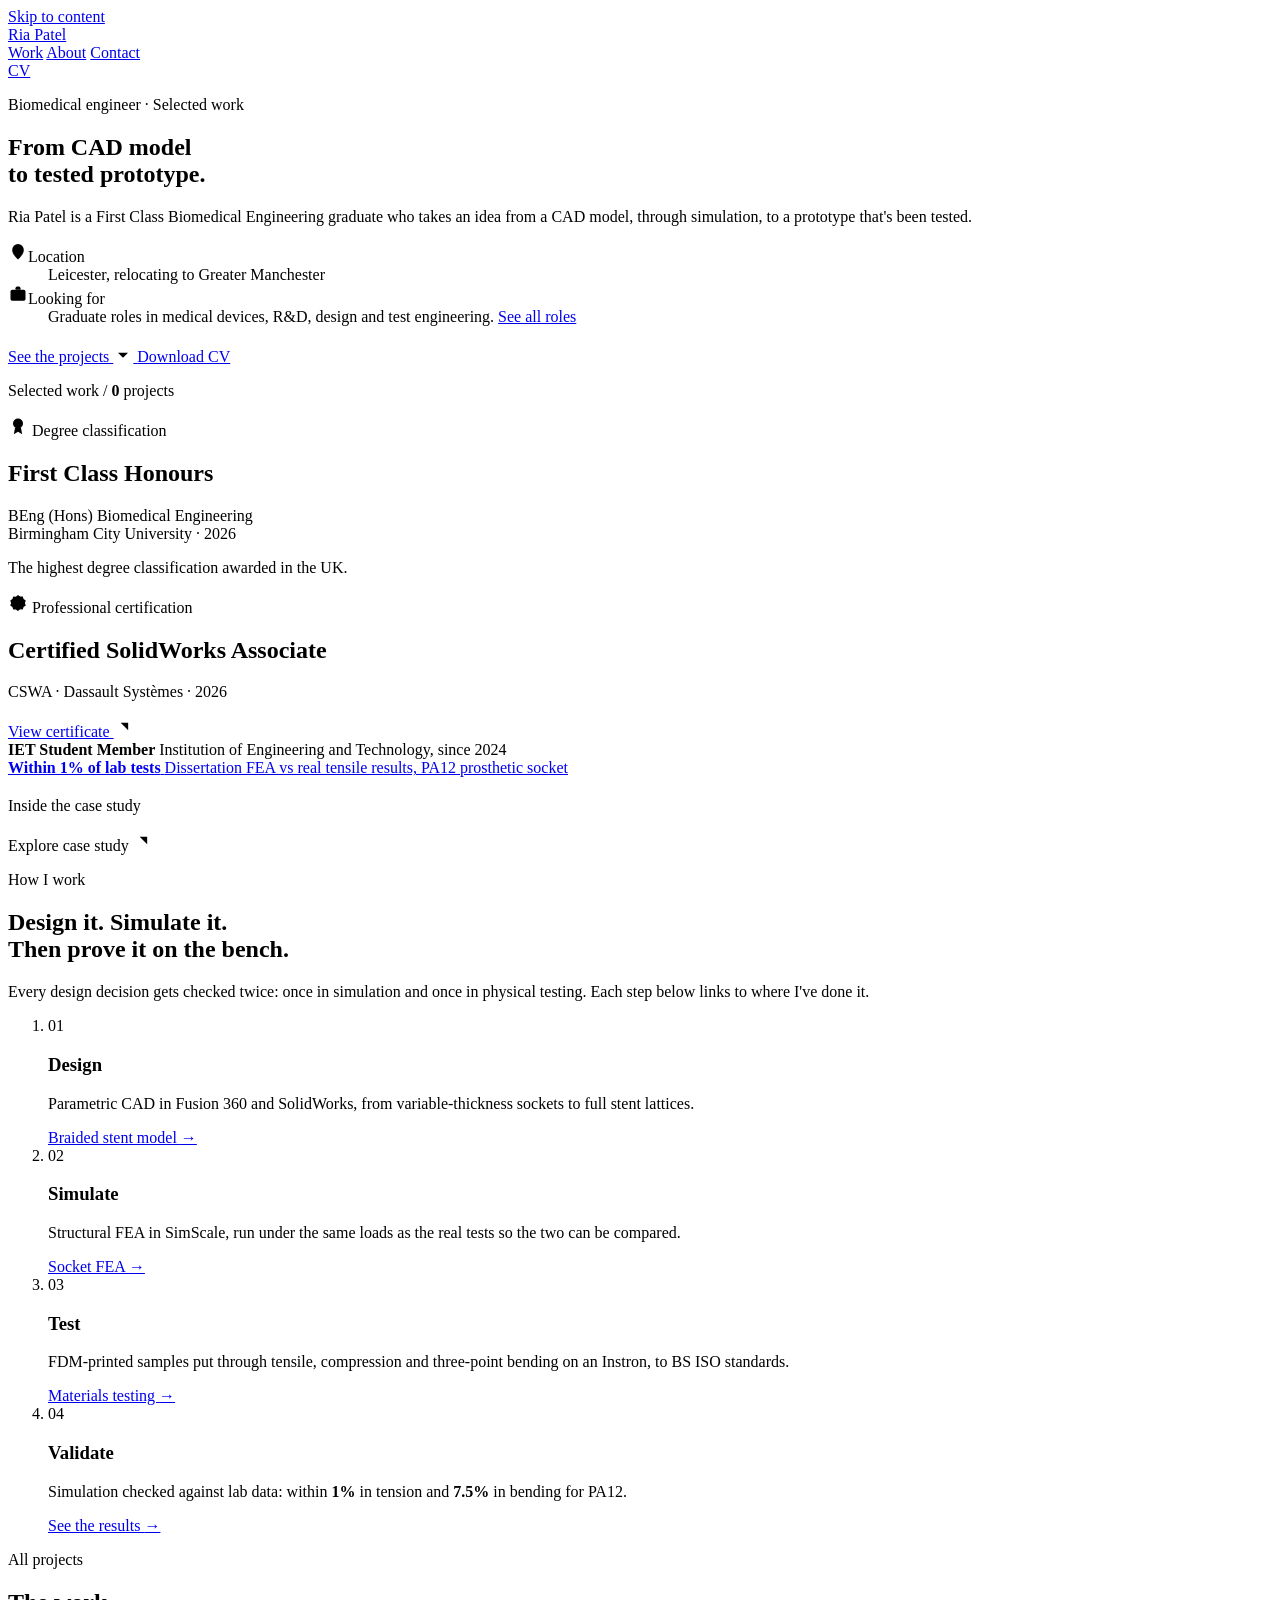
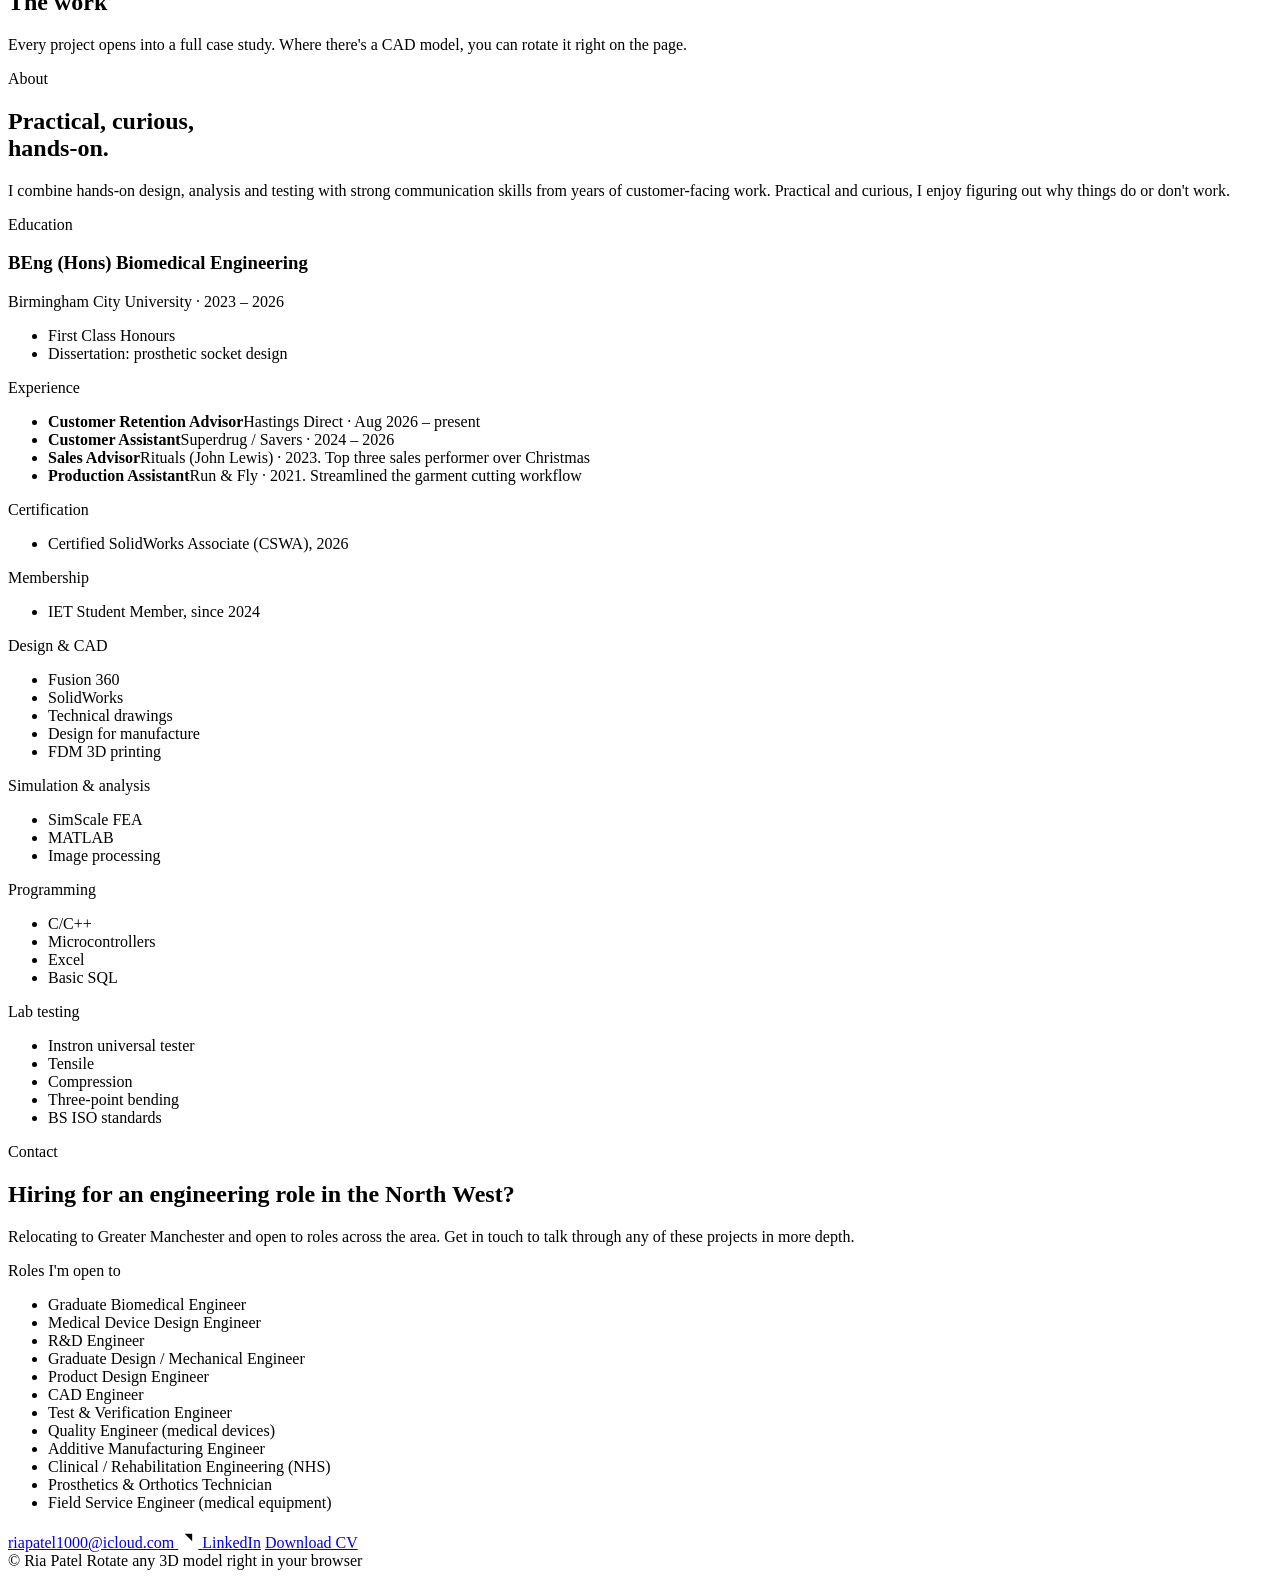
==== index.html @ 98ab8758 "Point share previews at the new GitHub Pages address Co-Authored-By: Claude Opus 5.5 <noreply@anthro" ====
<!doctype html>
<html lang="en-GB">
<head>
  <meta charset="utf-8">
  <meta name="viewport" content="width=device-width, initial-scale=1">
  <title>Ria Patel | Biomedical Engineer</title>
  <meta name="description" content="Portfolio of Ria Patel, First Class BEng Biomedical Engineering graduate (Birmingham City University). Prosthetic socket design, FEA, 3D printing and mechanical testing.">
  <!-- Share previews (LinkedIn, WhatsApp, etc.). og:image must be a full URL; update it if the site moves to its own domain. -->
  <meta property="og:type" content="website">
  <meta property="og:title" content="Ria Patel | Biomedical Engineer">
  <meta property="og:description" content="First Class BEng Biomedical Engineering graduate. Prosthetic socket design, FEA, 3D printing and mechanical testing, with interactive 3D models.">
  <meta property="og:image" content="https://riapatel100.github.io/ria-patel-portfolio/images/og-image.png">
  <meta property="og:url" content="https://riapatel100.github.io/ria-patel-portfolio/">
  <meta property="og:image:width" content="1200">
  <meta property="og:image:height" content="630">
  <meta name="twitter:card" content="summary_large_image">
  <meta name="theme-color" content="#fafafa">
  <script type="application/ld+json">
  {
    "@context": "https://schema.org",
    "@type": "Person",
    "name": "Ria Patel",
    "jobTitle": "Biomedical Engineer",
    "email": "mailto:riapatel1000@icloud.com",
    "alumniOf": { "@type": "CollegeOrUniversity", "name": "Birmingham City University" },
    "knowsAbout": ["Biomedical engineering", "Prosthetics", "Finite element analysis", "SolidWorks", "Fusion 360", "3D printing", "Mechanical testing"],
    "sameAs": ["https://www.linkedin.com/in/riap07"]
  }
  </script>
  <link rel="preconnect" href="https://fonts.googleapis.com">
  <link rel="preconnect" href="https://fonts.gstatic.com" crossorigin>
  <link href="https://fonts.googleapis.com/css2?family=Figtree:ital,wght@0,400;0,500;0,600;0,700;1,500&family=Geist+Mono:wght@400;500&display=swap" rel="stylesheet">
  <link rel="icon" href="data:image/svg+xml,%3Csvg xmlns=%27http://www.w3.org/2000/svg%27 viewBox=%270 0 64 64%27%3E%3Crect width=%2764%27 height=%2764%27 rx=%2716%27 fill=%27%2318181b%27/%3E%3Ctext x=%2732%27 y=%2742%27 font-family=%27Arial%27 font-weight=%27700%27 font-size=%2726%27 fill=%27white%27 text-anchor=%27middle%27%3ERP%3C/text%3E%3C/svg%3E">
  <link rel="stylesheet" href="styles.css?v=20261109">
</head>
<body>
  <a class="skip" href="#main">Skip to content</a>

  <header class="nav">
    <div class="nav__pill">
      <a class="nav__brand" href="#top">Ria Patel</a>
      <nav class="nav__links" aria-label="Sections">
        <a href="#work">Work</a>
        <a href="#about">About</a>
        <a href="#contact">Contact</a>
      </nav>
      <a class="btn btn--dark btn--sm" href="cv.pdf" download>CV</a>
    </div>
  </header>

  <main id="main">
    <!-- HERO -->
    <section class="hero wrap" id="top">
      <div class="hero__top">
        <div>
          <p class="label"><span class="label__rule"></span>Biomedical engineer · Selected work</p>
          <h1 class="hero__title">From CAD model<br><span class="hero__soft">to tested prototype.</span></h1>
        </div>
        <div class="hero__aside">
          <p>Ria Patel is a First Class Biomedical Engineering graduate who takes an idea from a CAD model, through simulation, to a prototype that's been tested.</p>
          <dl class="hero__meta">
            <div>
              <dt><svg width="20" height="20" viewBox="0 0 24 24" aria-hidden="true"><path d="M12 21s-7-6.2-7-11.5a7 7 0 0 1 14 0C19 14.8 12 21 12 21Z"/><circle cx="12" cy="9.5" r="2.5"/></svg>Location</dt>
              <dd>Leicester, relocating to Greater Manchester</dd>
            </div>
            <div>
              <dt><svg width="20" height="20" viewBox="0 0 24 24" aria-hidden="true"><rect x="3" y="7" width="18" height="13" rx="2"/><path d="M9 7V5a2 2 0 0 1 2-2h2a2 2 0 0 1 2 2v2"/></svg>Looking for</dt>
              <dd>Graduate roles in medical devices, R&amp;D, design and test engineering. <a href="#roles">See all roles</a></dd>
            </div>
          </dl>
          <div class="hero__actions">
            <a class="btn btn--dark" href="#work">
              See the projects
              <svg width="20" height="20" viewBox="0 0 24 24" aria-hidden="true"><path d="M12 5v14M6 13l6 6 6-6"/></svg>
            </a>
            <a class="btn btn--outline" href="cv.pdf" download>Download CV</a>
          </div>
          <p class="hero__count">Selected work <span>/</span> <b data-count>0</b> projects</p>
        </div>
      </div>

      <!-- CREDENTIALS -->
      <section class="creds" aria-label="Qualifications">
        <article class="cred cred--degree">
          <div class="cred__top">
            <span class="cred__icon" aria-hidden="true">
              <svg width="20" height="20" viewBox="0 0 24 24"><circle cx="12" cy="9" r="6"/><path d="M8.5 13.8 7 22l5-3 5 3-1.5-8.2"/><path d="m9.6 9 1.6 1.6L14.6 7.4"/></svg>
            </span>
            <span class="cred__kicker">Degree classification</span>
          </div>
          <h2 class="cred__title">First Class <span>Honours</span></h2>
          <p class="cred__sub">BEng (Hons) Biomedical Engineering<br>Birmingham City University · 2026</p>
          <p class="cred__note">The highest degree classification awarded in the UK.</p>
        </article>

        <article class="cred cred--cert">
          <div class="cred__top">
            <span class="cred__icon" aria-hidden="true">
              <svg width="20" height="20" viewBox="0 0 24 24"><path d="M12 2.5 14.6 4.3l3.1-.2 1 3 2.6 1.8-1 3 1 3-2.6 1.8-1 3-3.1-.2L12 21.5l-2.6-1.8-3.1.2-1-3L2.7 15.1l1-3-1-3 2.6-1.8 1-3 3.1.2Z"/><path d="m8.5 12 2.4 2.4 4.6-4.8"/></svg>
            </span>
            <span class="cred__kicker">Professional certification</span>
          </div>
          <h2 class="cred__title">Certified SolidWorks Associate</h2>
          <p class="cred__sub">CSWA · Dassault Systèmes · 2026</p>
          <a class="cred__link" href="https://drive.google.com/file/d/1TvakxJ9kmY4eQ8DnAXnfN08E9pkClGsp/view?usp=drive_link" target="_blank" rel="noopener">
            View certificate
            <svg width="20" height="20" viewBox="0 0 24 24" aria-hidden="true"><path d="M7 17 17 7M8 7h9v9"/></svg>
          </a>
        </article>

        <div class="cred-side">
          <div class="cred-mini">
            <b>IET Student Member</b>
            <span>Institution of Engineering and Technology, since 2024</span>
          </div>
          <a class="cred-mini cred-mini--link" href="project.html#3d-printed-prosthetic-socket">
            <b>Within 1% of lab tests</b>
            <span>Dissertation FEA vs real tensile results, PA12 prosthetic socket</span>
          </a>
        </div>
      </section>

      <!-- Project switcher, built from projects.js -->
      <div class="tabs" role="tablist" aria-label="Featured projects" data-tabs></div>

      <article class="feature" data-feature>
        <a class="feature__visual" data-f-link>
          <div class="feature__frame">
            <div class="feature__bar">
              <span data-f-name></span>
              <span data-f-index></span>
            </div>
            <div class="feature__media" data-f-media></div>
            <div class="feature__foot">
              <span data-f-tool></span>
              <span data-f-year></span>
            </div>
          </div>
        </a>
        <div class="feature__info">
          <p class="label" data-f-field></p>
          <h2 class="feature__title" data-f-title></h2>
          <p class="feature__summary" data-f-summary></p>
          <ul class="pills" data-f-tags></ul>
          <div class="feature__note">
            <p class="label">Inside the case study</p>
            <p data-f-note></p>
          </div>
          <a class="btn btn--dark" data-f-cta>
            Explore case study
            <svg width="20" height="20" viewBox="0 0 24 24" aria-hidden="true"><path d="M7 17 17 7M8 7h9v9"/></svg>
          </a>
        </div>
      </article>
    </section>



    <!-- PROCESS -->
    <section class="section wrap" id="process">
      <div class="section__head">
        <div>
          <p class="label"><span class="label__rule"></span>How I work</p>
          <h2 class="section__title">Design it. Simulate it.<br><span class="hero__soft">Then prove it on the bench.</span></h2>
        </div>
        <p class="section__aside">Every design decision gets checked twice: once in simulation and once in physical testing. Each step below links to where I've done it.</p>
      </div>
      <ol class="process">
        <li class="step">
          <span class="step__num">01</span>
          <h3>Design</h3>
          <p>Parametric CAD in Fusion 360 and SolidWorks, from variable-thickness sockets to full stent lattices.</p>
          <a class="step__proof" href="project.html#braided-stent">Braided stent model <span aria-hidden="true">→</span></a>
        </li>
        <li class="step">
          <span class="step__num">02</span>
          <h3>Simulate</h3>
          <p>Structural FEA in SimScale, run under the same loads as the real tests so the two can be compared.</p>
          <a class="step__proof" href="project.html#3d-printed-prosthetic-socket">Socket FEA <span aria-hidden="true">→</span></a>
        </li>
        <li class="step">
          <span class="step__num">03</span>
          <h3>Test</h3>
          <p>FDM-printed samples put through tensile, compression and three-point bending on an Instron, to BS ISO standards.</p>
          <a class="step__proof" href="project.html#3d-printed-prosthetic-socket">Materials testing <span aria-hidden="true">→</span></a>
        </li>
        <li class="step step--accent">
          <span class="step__num">04</span>
          <h3>Validate</h3>
          <p>Simulation checked against lab data: within <b>1%</b> in tension and <b>7.5%</b> in bending for PA12.</p>
          <a class="step__proof" href="project.html#3d-printed-prosthetic-socket">See the results <span aria-hidden="true">→</span></a>
        </li>
      </ol>
    </section>

    <!-- WORK -->
    <section class="section wrap" id="work">
      <div class="section__head">
        <div>
          <p class="label"><span class="label__rule"></span>All projects</p>
          <h2 class="section__title">The work</h2>
        </div>
        <p class="section__aside">Every project opens into a full case study. Where there's a CAD model, you can rotate it right on the page.</p>
      </div>
      <div class="grid" data-cards></div>
    </section>

    <!-- ABOUT -->
    <section class="section wrap" id="about">
      <div class="section__head">
        <div>
          <p class="label"><span class="label__rule"></span>About</p>
          <h2 class="section__title">Practical, curious,<br><span class="hero__soft">hands-on.</span></h2>
        </div>
        <p class="section__aside">I combine hands-on design, analysis and testing with strong communication skills from years of customer-facing work. Practical and curious, I enjoy figuring out why things do or don't work.</p>
      </div>

      <div class="bento">
        <div class="tile tile--wide">
          <p class="label">Education</p>
          <h3>BEng (Hons) Biomedical Engineering</h3>
          <p>Birmingham City University · 2023 – 2026</p>
          <ul class="pills"><li class="pill pill--accent">First Class Honours</li><li class="pill">Dissertation: prosthetic socket design</li></ul>
        </div>
        <div class="tile tile--tall">
          <p class="label">Experience</p>
          <ul class="jobs">
            <li><b>Customer Retention Advisor</b><span>Hastings Direct · Aug 2026 – present</span></li>
            <li><b>Customer Assistant</b><span>Superdrug / Savers · 2024 – 2026</span></li>
            <li><b>Sales Advisor</b><span>Rituals (John Lewis) · 2023. Top three sales performer over Christmas</span></li>
            <li><b>Production Assistant</b><span>Run &amp; Fly · 2021. Streamlined the garment cutting workflow</span></li>
          </ul>
        </div>
        <div class="tile">
          <p class="label">Certification</p>
          <ul class="pills"><li class="pill pill--accent">Certified SolidWorks Associate (CSWA), 2026</li></ul>
          <p class="label tile__sub">Membership</p>
          <ul class="pills"><li class="pill">IET Student Member, since 2024</li></ul>
        </div>
        <div class="tile">
          <p class="label">Design &amp; CAD</p>
          <ul class="pills"><li class="pill">Fusion 360</li><li class="pill">SolidWorks</li><li class="pill">Technical drawings</li><li class="pill">Design for manufacture</li><li class="pill">FDM 3D printing</li></ul>
        </div>
        <div class="tile">
          <p class="label">Simulation &amp; analysis</p>
          <ul class="pills"><li class="pill">SimScale FEA</li><li class="pill">MATLAB</li><li class="pill">Image processing</li></ul>
        </div>
        <div class="tile">
          <p class="label">Programming</p>
          <ul class="pills"><li class="pill">C/C++</li><li class="pill">Microcontrollers</li><li class="pill">Excel</li><li class="pill">Basic SQL</li></ul>
        </div>
        <div class="tile">
          <p class="label">Lab testing</p>
          <ul class="pills"><li class="pill">Instron universal tester</li><li class="pill">Tensile</li><li class="pill">Compression</li><li class="pill">Three-point bending</li><li class="pill">BS ISO standards</li></ul>
        </div>
      </div>
    </section>

    <!-- CONTACT -->
    <section class="wrap" id="contact">
      <div class="cta-panel">
        <div>
          <p class="label label--light">Contact</p>
          <h2 class="cta-panel__title">Hiring for an engineering role in the North West?</h2>
          <p class="cta-panel__text">Relocating to Greater Manchester and open to roles across the area. Get in touch to talk through any of these projects in more depth.</p>
          <div class="roles" id="roles">
            <p class="label label--light">Roles I'm open to</p>
            <ul>
              <li>Graduate Biomedical Engineer</li>
              <li>Medical Device Design Engineer</li>
              <li>R&amp;D Engineer</li>
              <li>Graduate Design / Mechanical Engineer</li>
              <li>Product Design Engineer</li>
              <li>CAD Engineer</li>
              <li>Test &amp; Verification Engineer</li>
              <li>Quality Engineer (medical devices)</li>
              <li>Additive Manufacturing Engineer</li>
              <li>Clinical / Rehabilitation Engineering (NHS)</li>
              <li>Prosthetics &amp; Orthotics Technician</li>
              <li>Field Service Engineer (medical equipment)</li>
            </ul>
          </div>
        </div>
        <div class="cta-panel__actions">
          <a class="btn btn--light" href="mailto:riapatel1000@icloud.com">
            riapatel1000@icloud.com
            <svg width="20" height="20" viewBox="0 0 24 24" aria-hidden="true"><path d="M7 17 17 7M8 7h9v9"/></svg>
          </a>
          <a class="btn btn--ghost-light" href="https://www.linkedin.com/in/riap07" target="_blank" rel="noopener">LinkedIn</a>
          <a class="btn btn--ghost-light" href="cv.pdf" download>Download CV</a>
        </div>
      </div>
    </section>
  </main>

  <footer class="foot wrap">
    <span>© <span data-year></span> Ria Patel</span>
    <span>Rotate any 3D model right in your browser</span>
  </footer>

  <script src="projects.js?v=20261109"></script>
  <script src="script.js?v=20261109"></script>
</body>
</html>
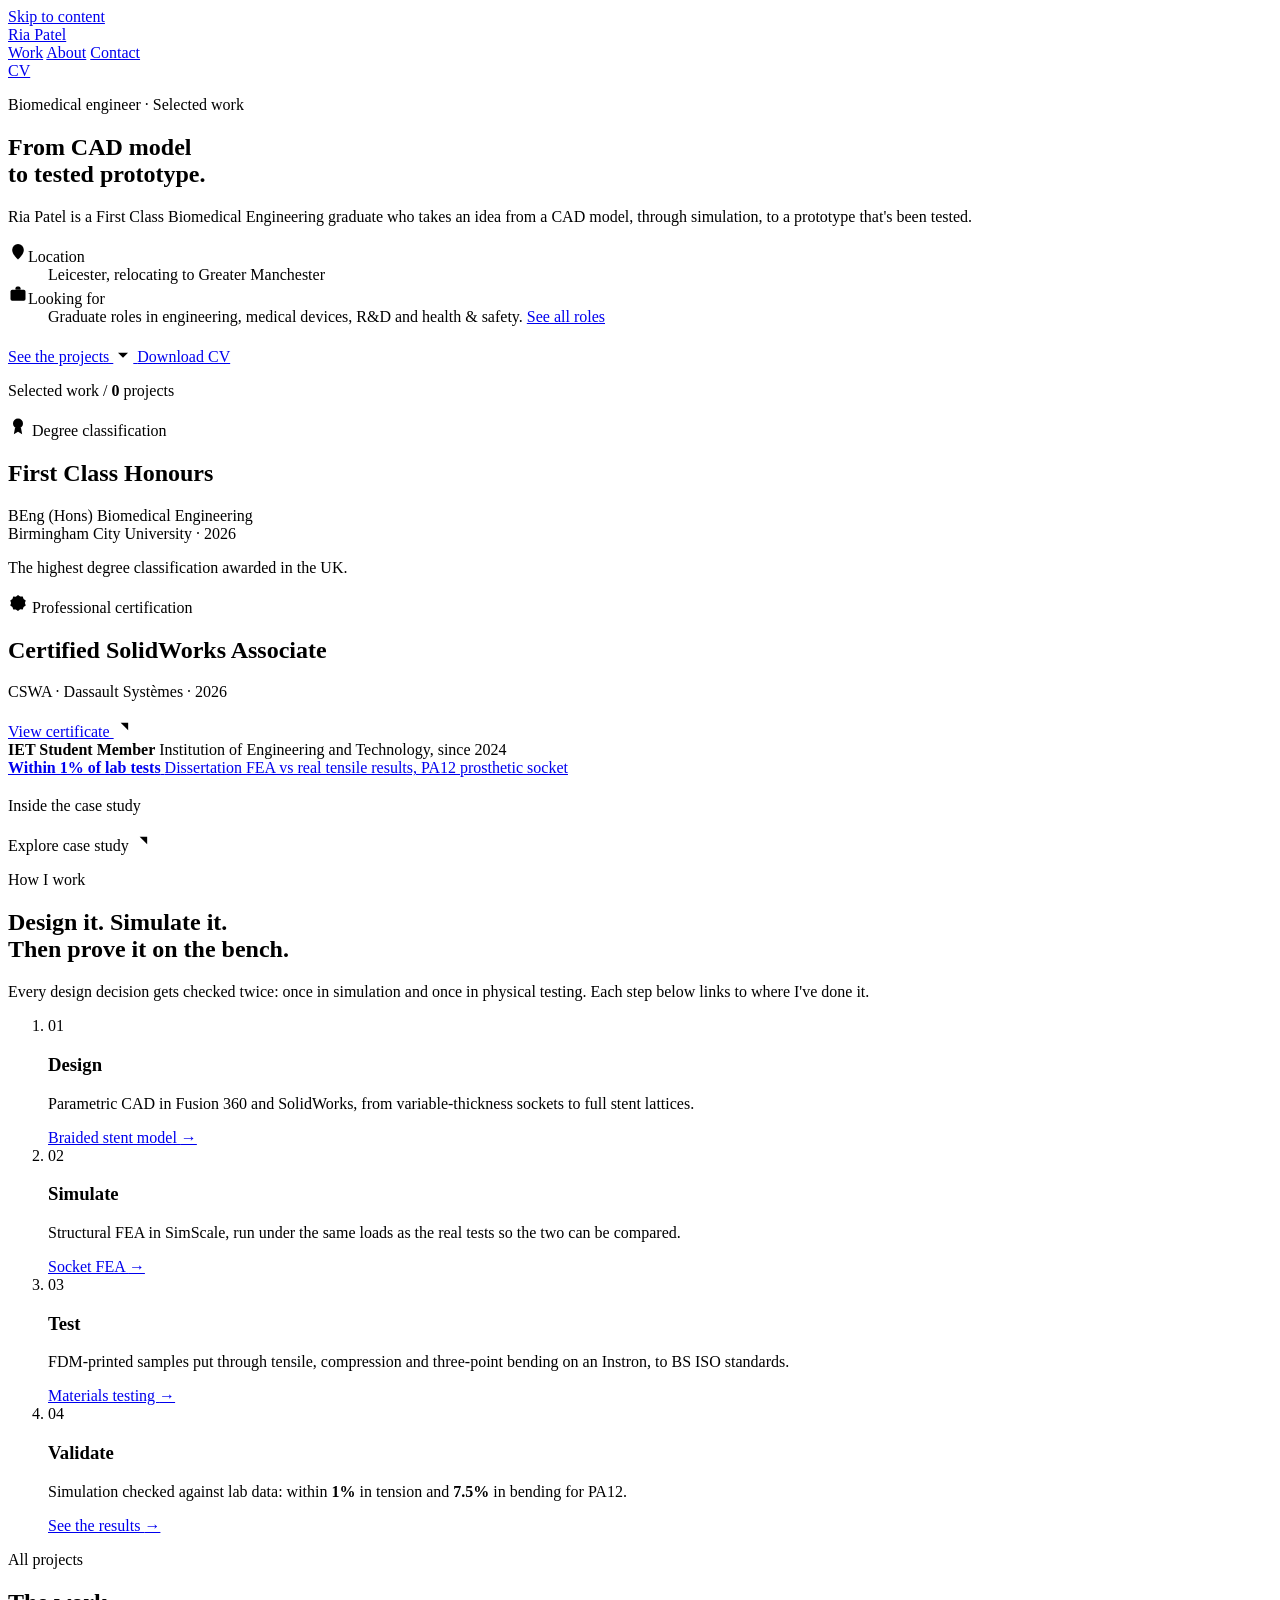
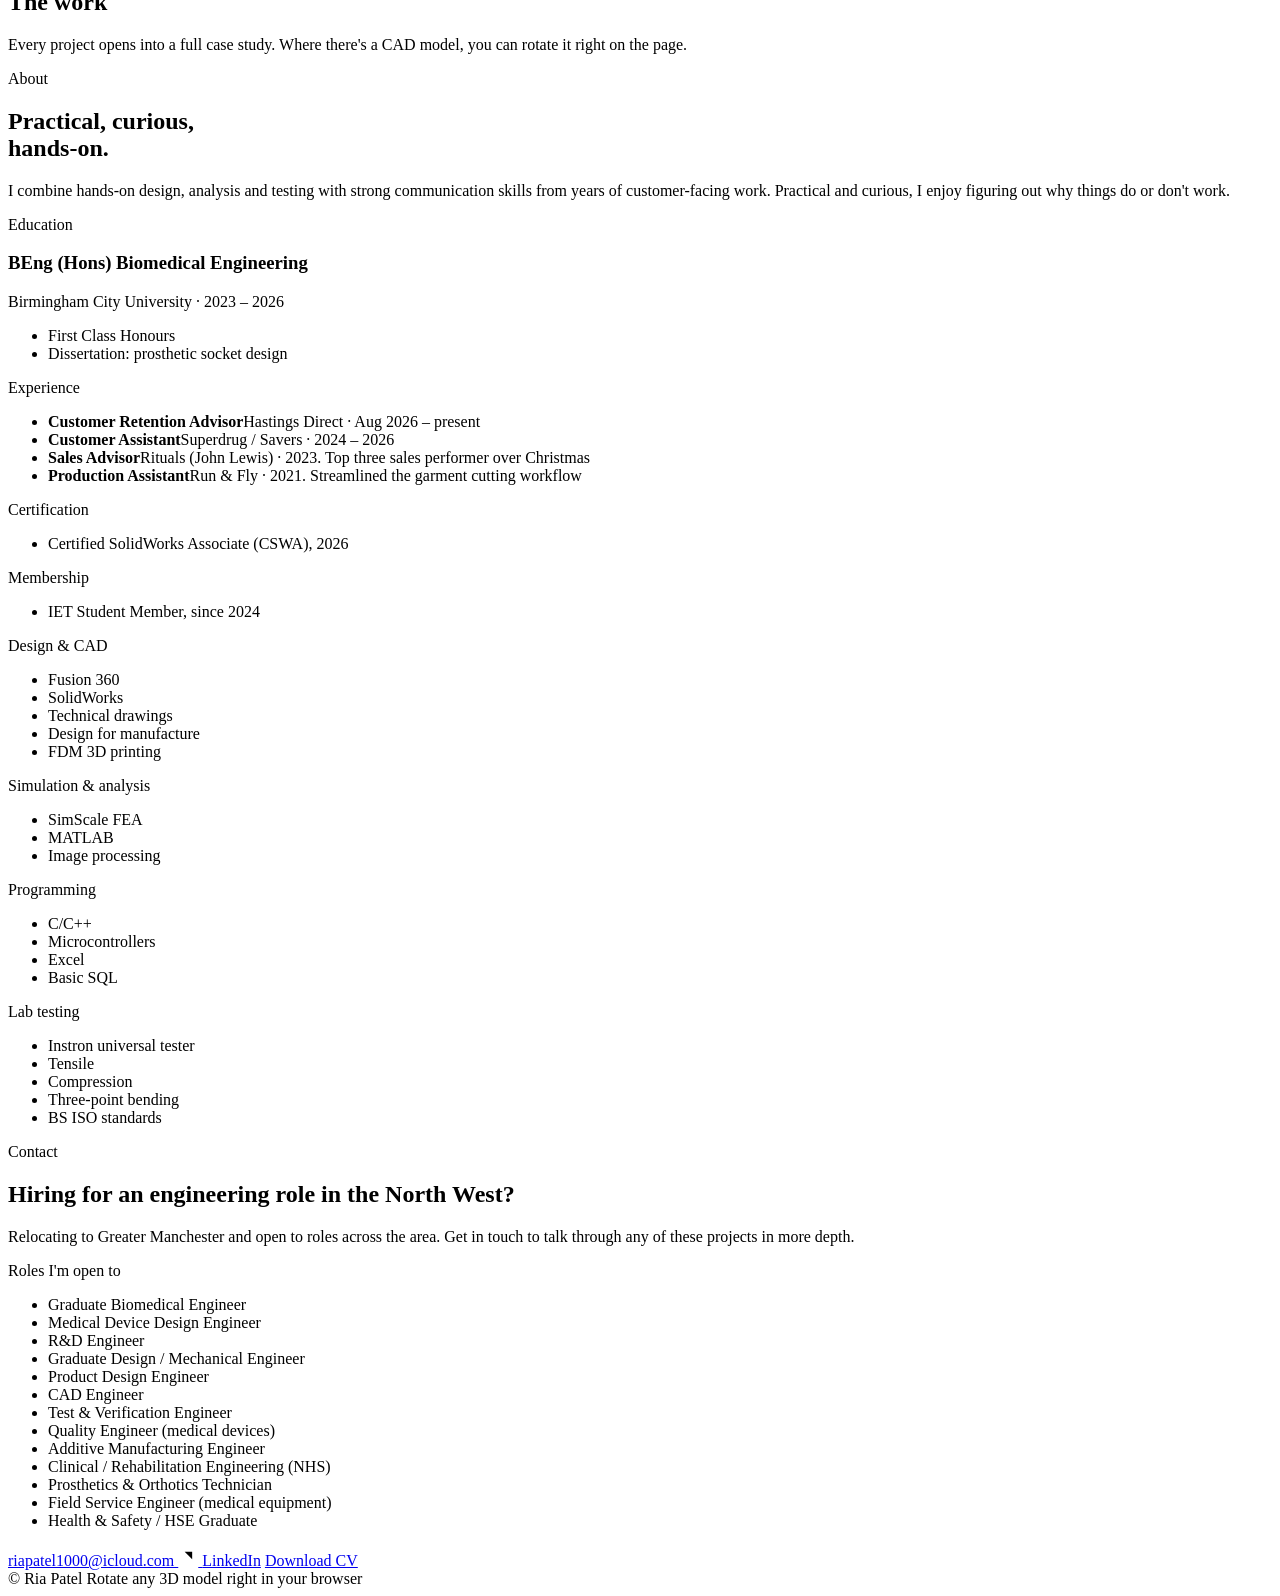
==== commit c6d49563: "Add health and safety to target roles Co-Authored-By: Claude Opus 5.5 <noreply@anthropic.com>" ====
--- a/index.html
+++ b/index.html
@@ -65,7 +65,7 @@
             </div>
             <div>
               <dt><svg width="20" height="20" viewBox="0 0 24 24" aria-hidden="true"><rect x="3" y="7" width="18" height="13" rx="2"/><path d="M9 7V5a2 2 0 0 1 2-2h2a2 2 0 0 1 2 2v2"/></svg>Looking for</dt>
-              <dd>Graduate roles in medical devices, R&amp;D, design and test engineering. <a href="#roles">See all roles</a></dd>
+              <dd>Graduate roles in engineering, medical devices, R&amp;D and health &amp; safety. <a href="#roles">See all roles</a></dd>
             </div>
           </dl>
           <div class="hero__actions">
@@ -278,6 +278,7 @@
               <li>Clinical / Rehabilitation Engineering (NHS)</li>
               <li>Prosthetics &amp; Orthotics Technician</li>
               <li>Field Service Engineer (medical equipment)</li>
+              <li>Health &amp; Safety / HSE Graduate</li>
             </ul>
           </div>
         </div>
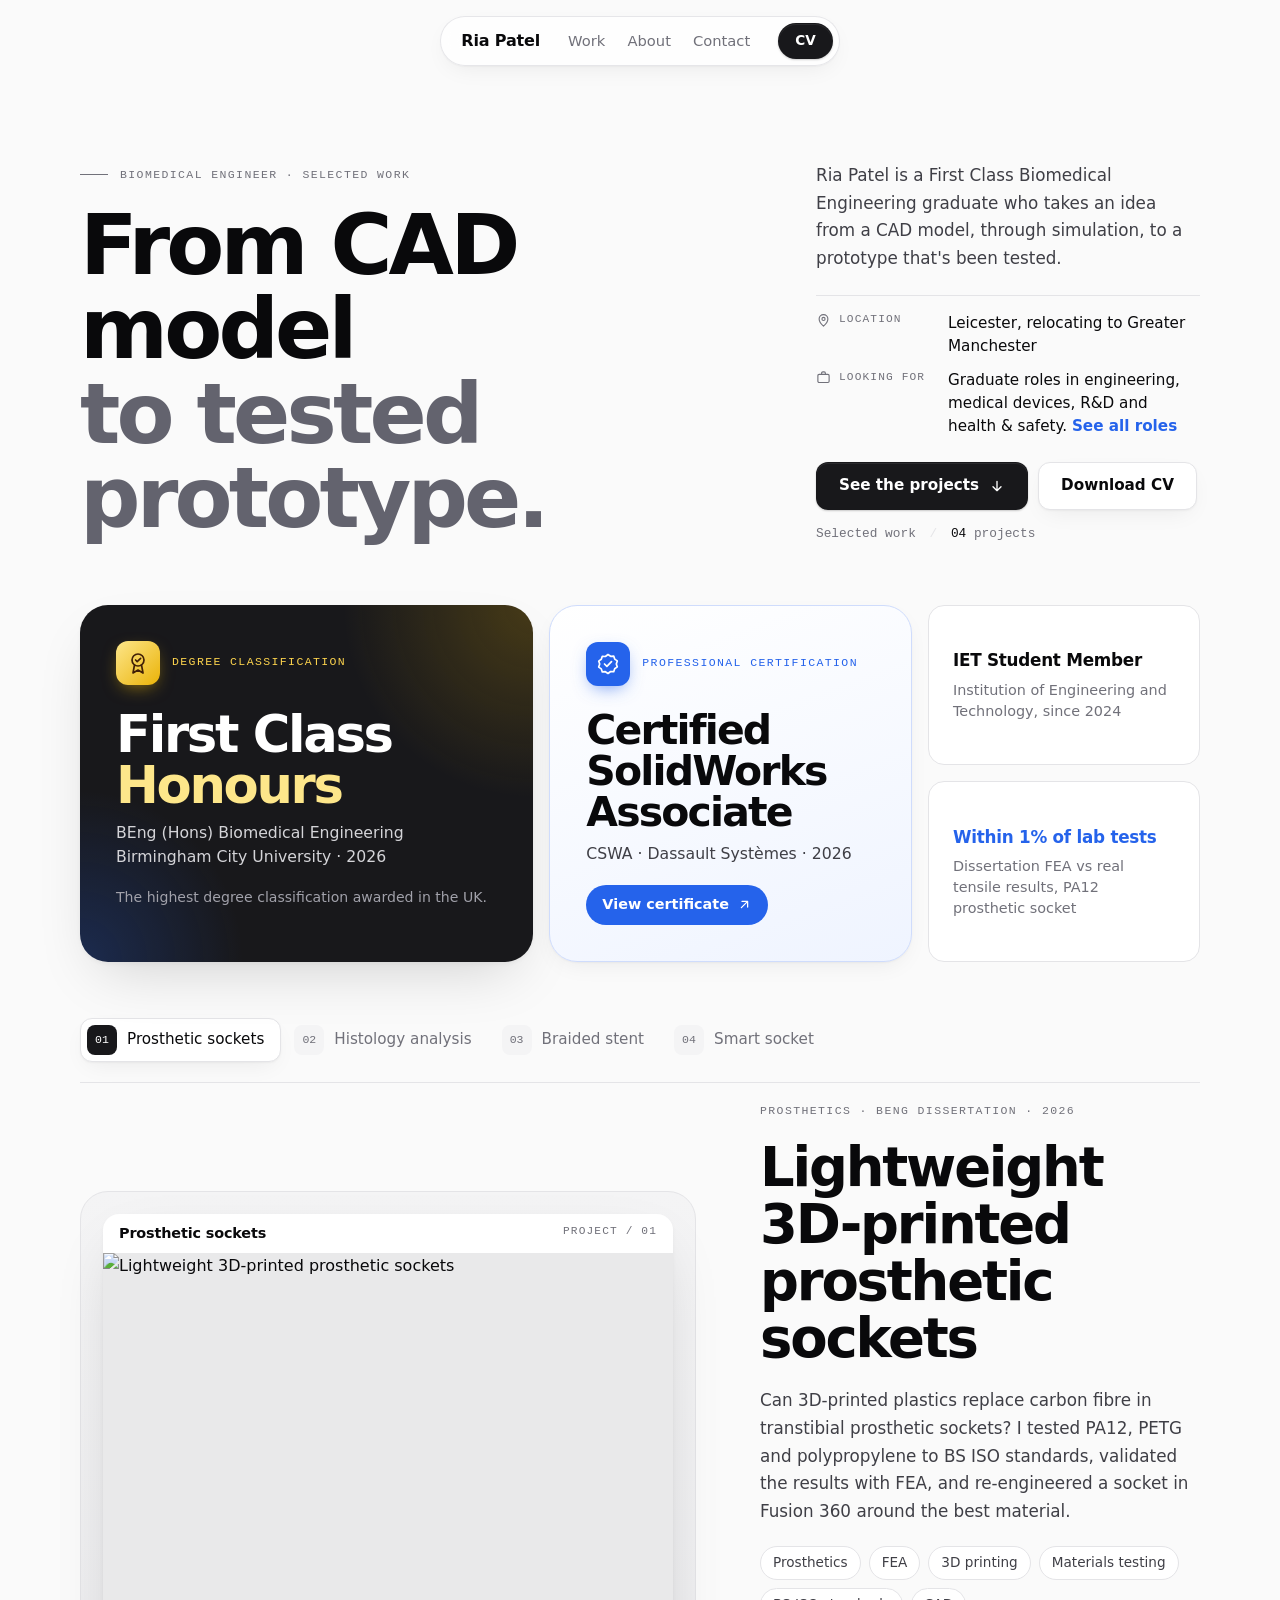
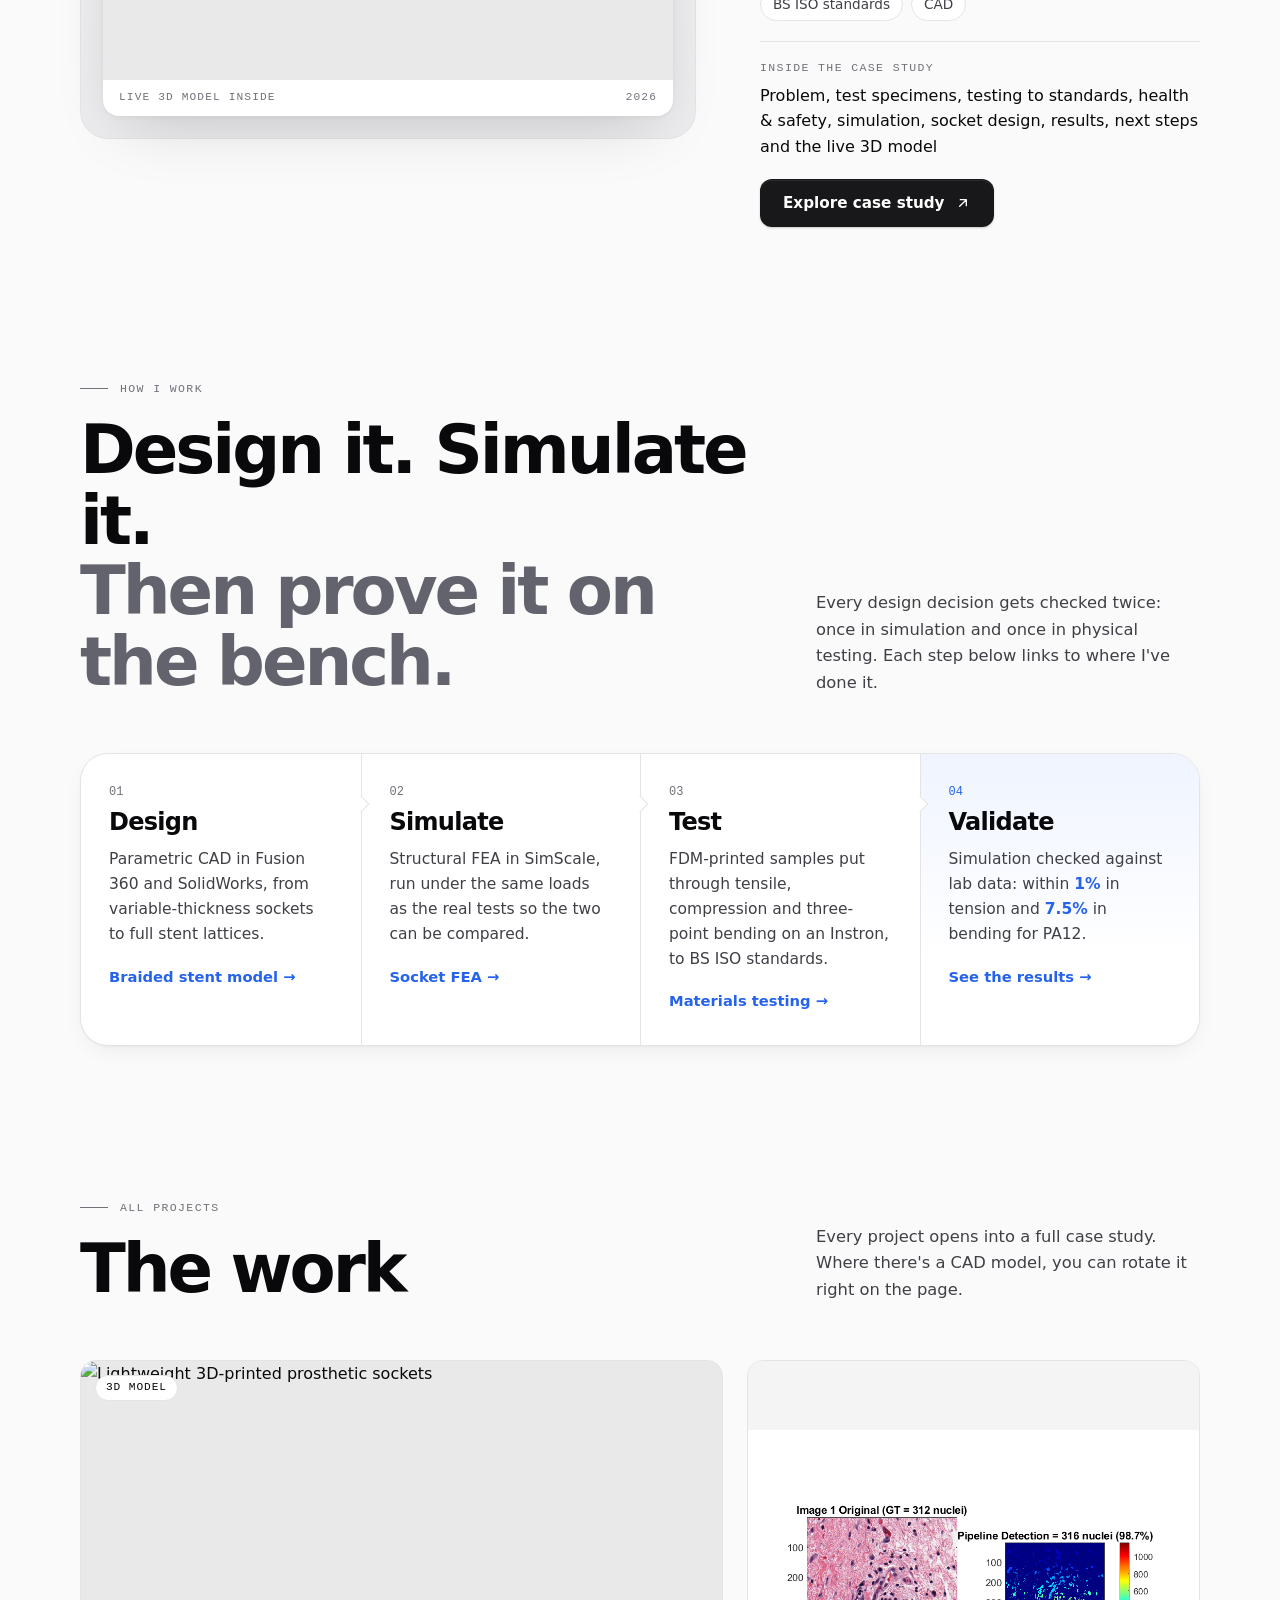
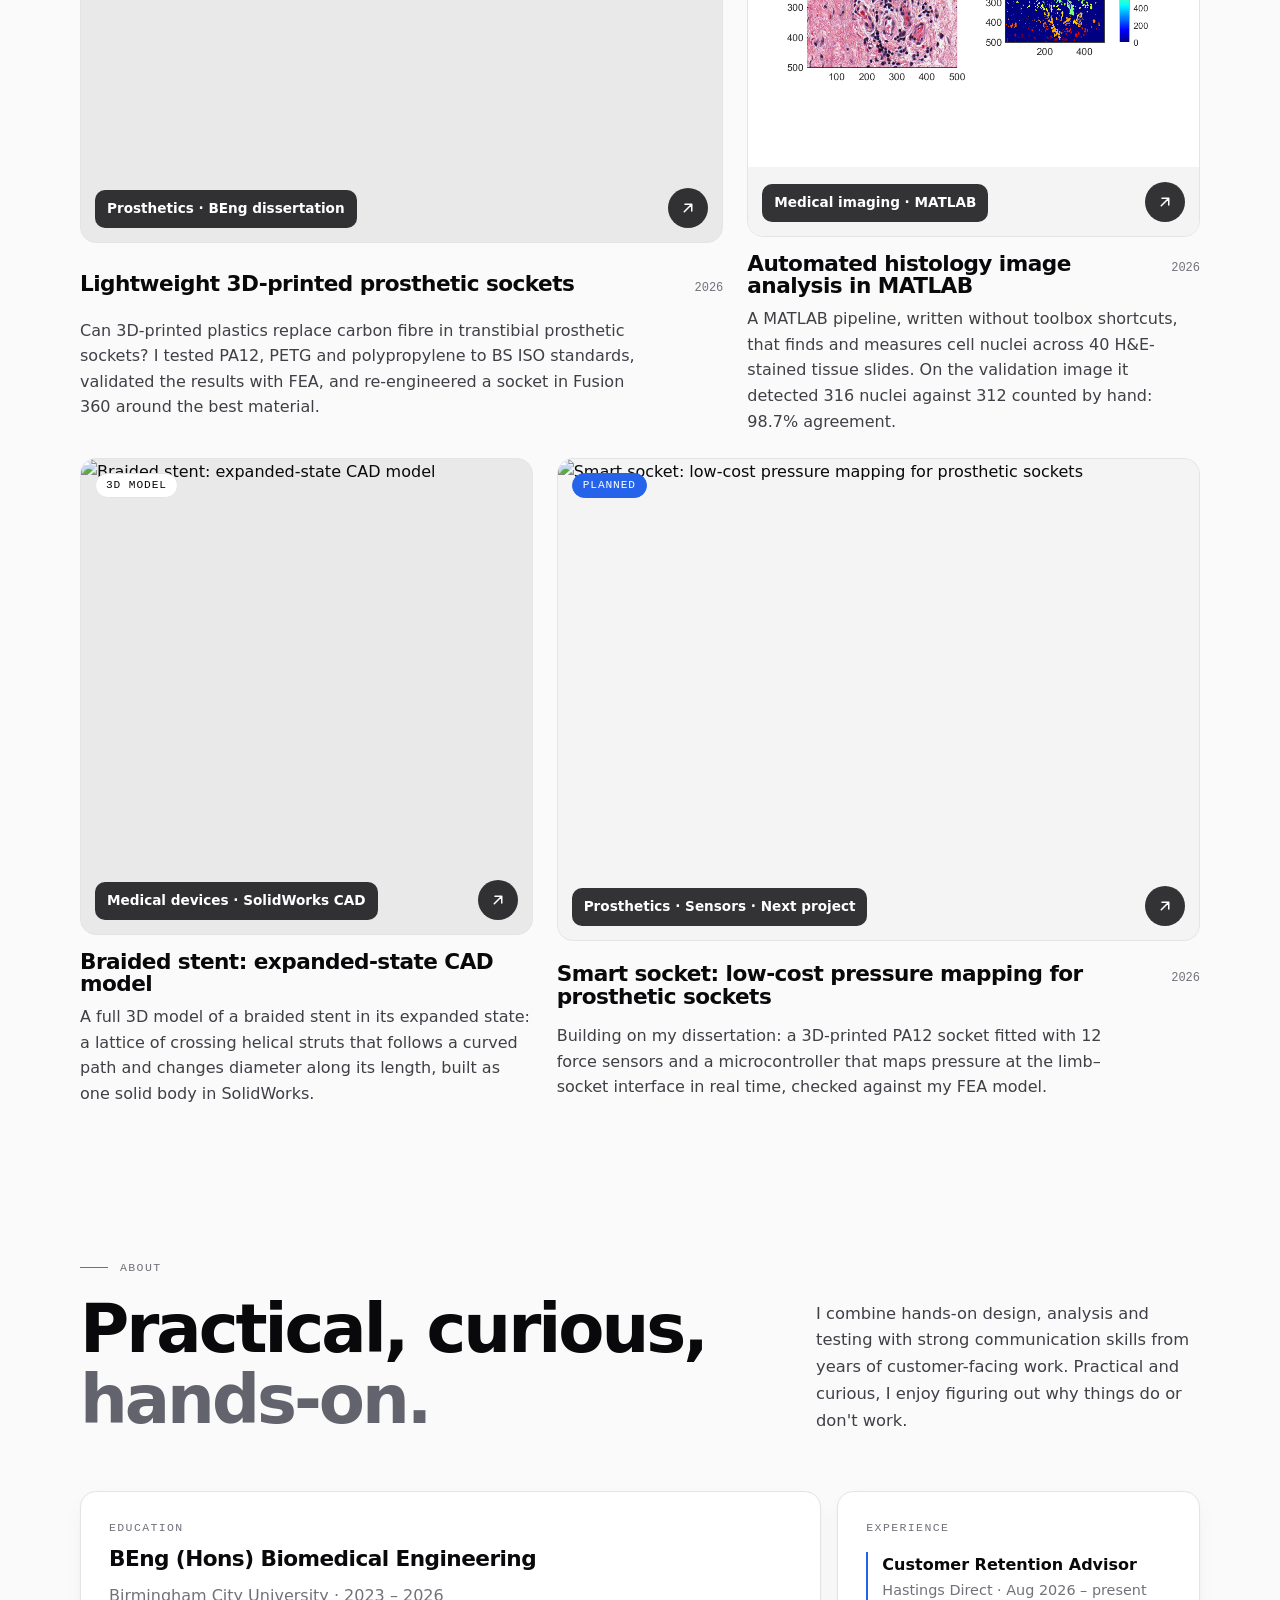
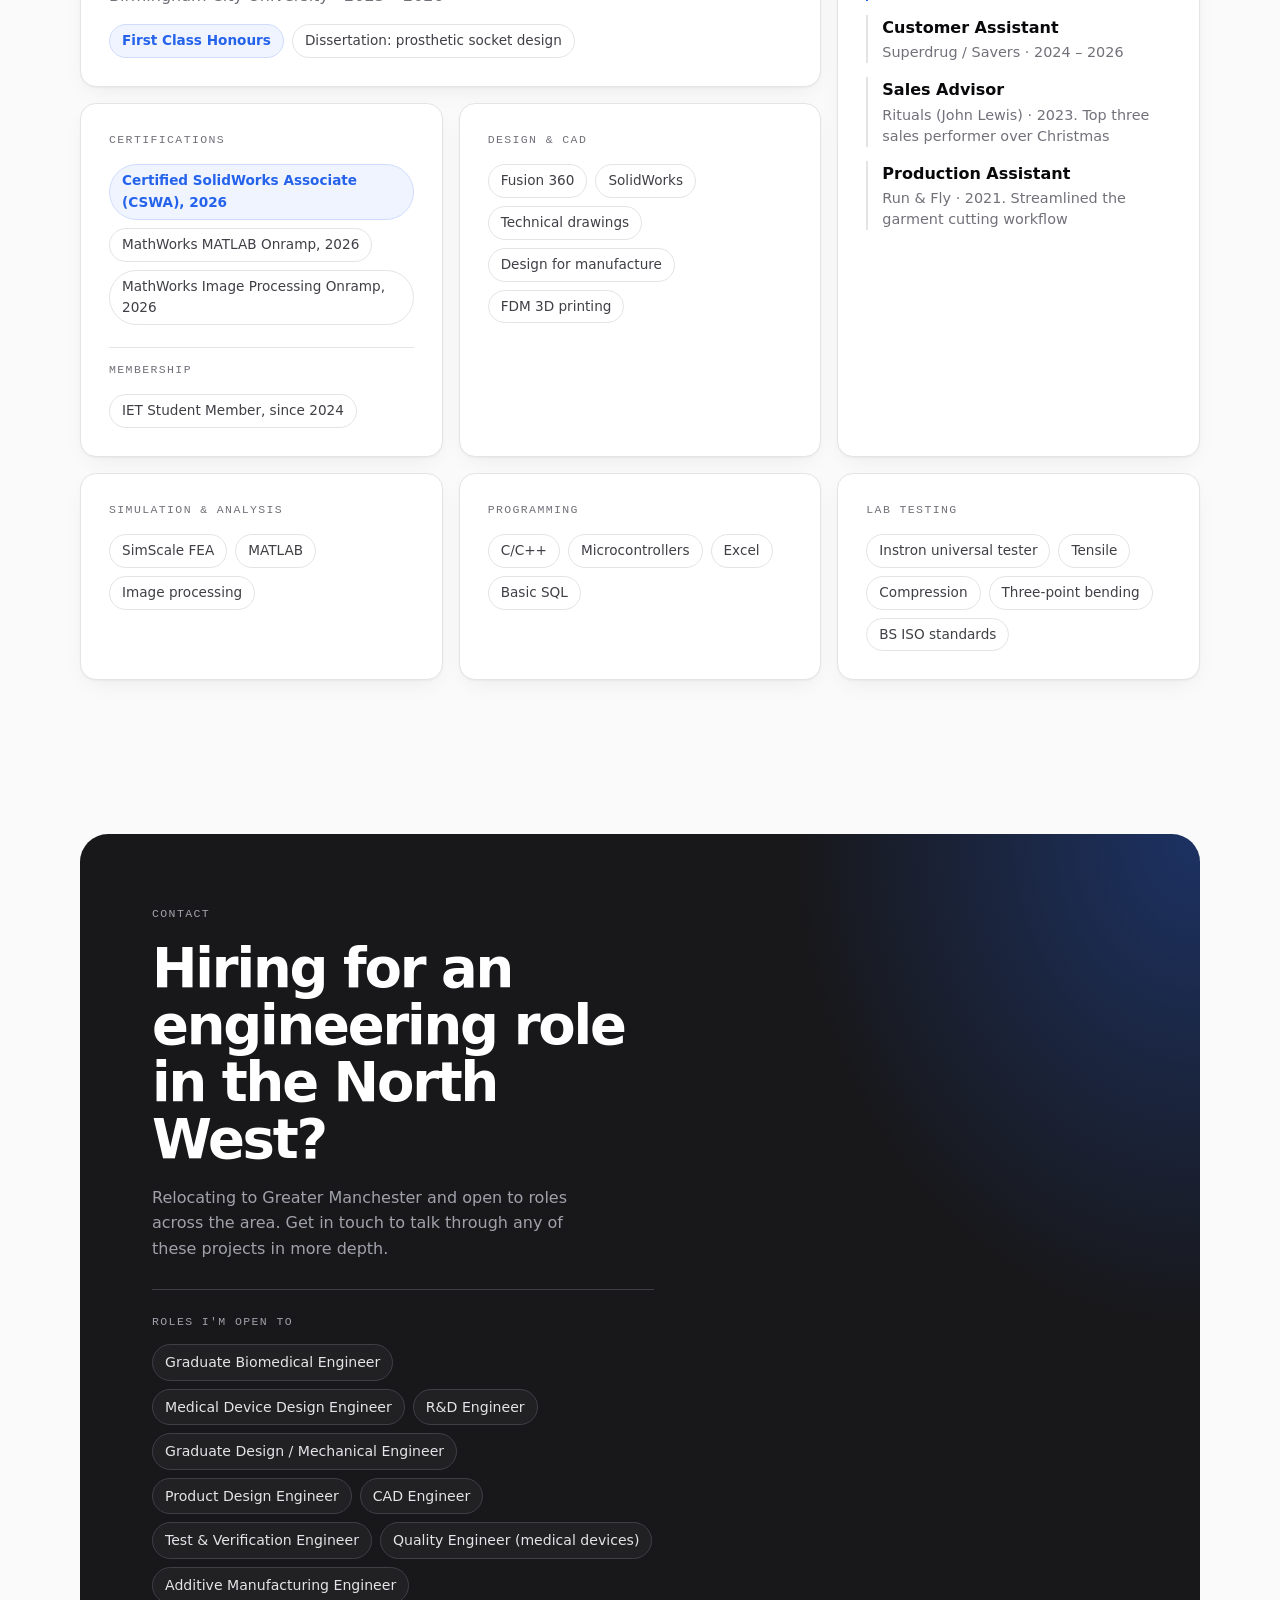
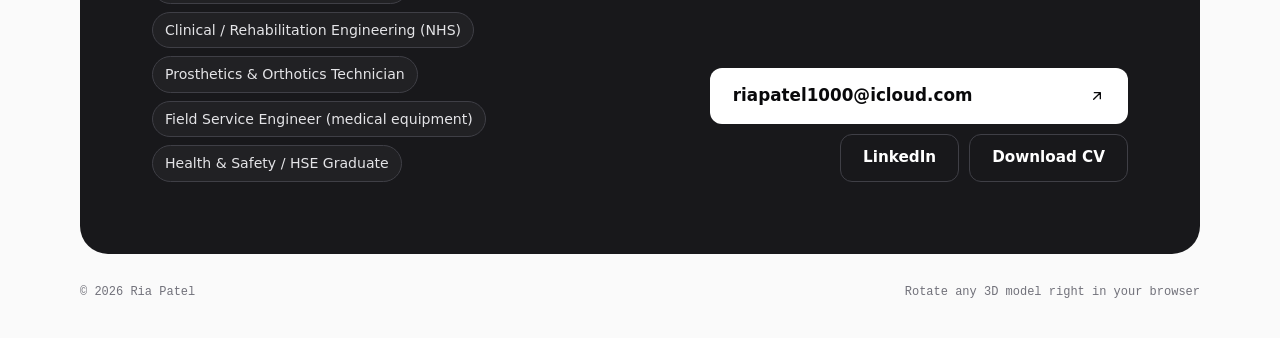
==== commit c37ebca5: "Add dissertation detail, histology case study and MATLAB certificates Co-Authored-By: Claude Opus 5." ====
--- a/index.html
+++ b/index.html
@@ -31,7 +31,7 @@
   <link rel="preconnect" href="https://fonts.gstatic.com" crossorigin>
   <link href="https://fonts.googleapis.com/css2?family=Figtree:ital,wght@0,400;0,500;0,600;0,700;1,500&family=Geist+Mono:wght@400;500&display=swap" rel="stylesheet">
   <link rel="icon" href="data:image/svg+xml,%3Csvg xmlns=%27http://www.w3.org/2000/svg%27 viewBox=%270 0 64 64%27%3E%3Crect width=%2764%27 height=%2764%27 rx=%2716%27 fill=%27%2318181b%27/%3E%3Ctext x=%2732%27 y=%2742%27 font-family=%27Arial%27 font-weight=%27700%27 font-size=%2726%27 fill=%27white%27 text-anchor=%27middle%27%3ERP%3C/text%3E%3C/svg%3E">
-  <link rel="stylesheet" href="styles.css?v=20261109">
+  <link rel="stylesheet" href="styles.css?v=20261116">
 </head>
 <body>
   <a class="skip" href="#main">Skip to content</a>
@@ -232,8 +232,12 @@
           </ul>
         </div>
         <div class="tile">
-          <p class="label">Certification</p>
-          <ul class="pills"><li class="pill pill--accent">Certified SolidWorks Associate (CSWA), 2026</li></ul>
+          <p class="label">Certifications</p>
+          <ul class="pills">
+            <li class="pill pill--accent">Certified SolidWorks Associate (CSWA), 2026</li>
+            <li class="pill">MathWorks MATLAB Onramp, 2026</li>
+            <li class="pill">MathWorks Image Processing Onramp, 2026</li>
+          </ul>
           <p class="label tile__sub">Membership</p>
           <ul class="pills"><li class="pill">IET Student Member, since 2024</li></ul>
         </div>
@@ -299,7 +303,7 @@
     <span>Rotate any 3D model right in your browser</span>
   </footer>
 
-  <script src="projects.js?v=20261109"></script>
-  <script src="script.js?v=20261109"></script>
+  <script src="projects.js?v=20261116"></script>
+  <script src="script.js?v=20261116"></script>
 </body>
 </html>
--- a/styles.css
+++ b/styles.css
@@ -0,0 +1,546 @@
+:root {
+  --bg: #fafafa;
+  --surface: #ffffff;
+  --muted: #f4f4f5;
+  --muted-2: #e8ecf0;
+  --border: #e4e4e7;
+  --fg: #09090b;
+  --fg-2: #3f3f46;
+  --fg-3: #71717a;
+  --dark: #18181b;
+  --accent: #2563eb;
+  --accent-soft: #eff4ff;
+
+  --font: "Figtree", system-ui, sans-serif;
+  --mono: "Geist Mono", ui-monospace, monospace;
+
+  --r-sm: 10px;
+  --r-md: 16px;
+  --r-lg: 28px;
+  --shadow: 0 1px 2px rgba(9, 9, 11, .04), 0 8px 24px -8px rgba(9, 9, 11, .08);
+  --shadow-lg: 0 2px 4px rgba(9, 9, 11, .04), 0 24px 60px -20px rgba(9, 9, 11, .18);
+  --ease: cubic-bezier(.22, 1, .36, 1);
+  --wrap: 1200px;
+  --gutter: clamp(16px, 4vw, 40px);
+}
+
+*, *::before, *::after { box-sizing: border-box; }
+html { scroll-behavior: smooth; scroll-padding-top: 96px; }
+body {
+  margin: 0;
+  background: var(--bg);
+  color: var(--fg);
+  font: 400 1rem/1.6 var(--font);
+  -webkit-font-smoothing: antialiased;
+}
+img, iframe, svg { display: block; }
+a { color: inherit; }
+h1, h2, h3 { margin: 0; font-weight: 600; letter-spacing: -.03em; line-height: 1.05; }
+p { margin: 0; }
+ul { margin: 0; padding: 0; list-style: none; }
+:focus-visible { outline: 2px solid var(--accent); outline-offset: 3px; border-radius: 6px; }
+
+.skip { position: absolute; left: 16px; top: -60px; background: var(--fg); color: #fff; padding: 10px 14px; border-radius: 8px; z-index: 100; }
+.skip:focus { top: 12px; }
+.wrap { width: 100%; max-width: var(--wrap); margin: 0 auto; padding: 0 var(--gutter); }
+
+/* ---------- Small parts ---------- */
+.label {
+  display: flex; align-items: center; gap: 12px;
+  font: 500 .72rem/1.4 var(--mono);
+  letter-spacing: .12em;
+  text-transform: uppercase;
+  color: var(--fg-3);
+}
+.label__rule { width: 28px; height: 1px; background: var(--fg-3); }
+.label--light { color: #a1a1aa; }
+
+.pills { display: flex; flex-wrap: wrap; gap: 8px; }
+.pill {
+  padding: 5px 12px;
+  border: 1px solid var(--border);
+  border-radius: 999px;
+  background: var(--surface);
+  font-size: .85rem; color: var(--fg-2);
+}
+.pill--accent { background: var(--accent-soft); border-color: #cfdcfc; color: var(--accent); font-weight: 600; }
+
+.btn {
+  display: inline-flex; align-items: center; justify-content: center; gap: 10px;
+  min-height: 48px; padding: 0 22px;
+  border-radius: 12px;
+  border: 1px solid transparent;
+  font: 600 .95rem/1 var(--font);
+  text-decoration: none;
+  cursor: pointer;
+  transition: transform .2s var(--ease), background .2s, box-shadow .2s, border-color .2s;
+}
+.btn svg { width: 16px; height: 16px; fill: none; stroke: currentColor; stroke-width: 2; stroke-linecap: round; stroke-linejoin: round; transition: transform .25s var(--ease); }
+.btn:hover svg { transform: translate(2px, -2px); }
+.btn:active { transform: scale(.97); }
+.btn--sm { min-height: 36px; padding: 0 16px; border-radius: 999px; font-size: .85rem; }
+.btn--dark { background: var(--dark); color: #fff; box-shadow: 0 1px 2px rgba(0,0,0,.2), inset 0 1px 0 rgba(255,255,255,.08); }
+.btn--dark:hover { background: #27272a; }
+.btn--light { background: #fff; color: var(--fg); }
+.btn--light:hover { background: #f4f4f5; }
+.btn--ghost-light { color: #fff; border-color: #3f3f46; }
+.btn--ghost-light:hover { border-color: #a1a1aa; }
+
+/* ---------- Floating nav ---------- */
+.nav { position: sticky; top: 16px; z-index: 50; display: flex; justify-content: center; padding: 0 var(--gutter); }
+.nav__pill {
+  display: flex; align-items: center; gap: 28px;
+  padding: 6px 6px 6px 20px;
+  background: rgba(255, 255, 255, .78);
+  backdrop-filter: saturate(1.6) blur(14px);
+  -webkit-backdrop-filter: saturate(1.6) blur(14px);
+  border: 1px solid rgba(228, 228, 231, .9);
+  border-radius: 999px;
+  box-shadow: var(--shadow);
+}
+.nav__brand { font-weight: 700; text-decoration: none; letter-spacing: -.01em; }
+.nav__links { display: flex; gap: 22px; }
+.nav__links a { text-decoration: none; font-size: .92rem; color: var(--fg-3); transition: color .2s; }
+.nav__links a:hover { color: var(--fg); }
+
+/* ---------- Hero ---------- */
+.hero { padding-top: clamp(56px, 9vw, 112px); }
+.hero__top { display: grid; grid-template-columns: minmax(0, 7fr) minmax(0, 4fr); gap: 32px 64px; align-items: end; }
+.hero__title { margin-top: 20px; font-size: clamp(2.6rem, 6.6vw, 5.4rem); letter-spacing: -.045em; line-height: 1; }
+.hero__soft { color: #63636e; } /* about 5.7:1 on the page background */
+.hero__aside p:first-child { color: var(--fg-2); font-size: 1.05rem; line-height: 1.65; }
+.hero__count { margin-top: 18px; font: 500 .8rem/1 var(--mono); color: var(--fg-3); }
+.hero__count span { margin: 0 6px; color: var(--border); }
+.hero__count b { color: var(--fg); font-weight: 500; }
+
+/* project tabs */
+.tabs {
+  display: flex; gap: 6px; flex-wrap: wrap;
+  margin: clamp(40px, 5vw, 56px) 0 20px;
+  padding-bottom: 20px;
+  border-bottom: 1px solid var(--border);
+}
+.tab {
+  display: inline-flex; align-items: center; gap: 10px;
+  min-height: 44px; padding: 6px 16px 6px 6px;
+  border: 1px solid transparent; border-radius: 12px;
+  background: transparent;
+  font: 500 .95rem/1 var(--font); color: var(--fg-3);
+  cursor: pointer;
+  transition: background .2s, color .2s, border-color .2s, box-shadow .2s;
+}
+.tab__num {
+  display: grid; place-items: center; width: 30px; height: 30px; border-radius: 8px;
+  background: var(--muted); font: 500 .72rem/1 var(--mono); color: var(--fg-3);
+  transition: background .2s, color .2s;
+}
+.tab:hover { color: var(--fg); }
+.tab[aria-selected="true"] { background: var(--surface); border-color: var(--border); color: var(--fg); box-shadow: var(--shadow); }
+.tab[aria-selected="true"] .tab__num { background: var(--dark); color: #fff; }
+
+/* featured project */
+.feature { display: grid; grid-template-columns: minmax(0, 7fr) minmax(0, 5fr); gap: clamp(28px, 5vw, 64px); align-items: center; }
+.feature.is-swapping .feature__visual, .feature.is-swapping .feature__info { opacity: 0; transform: translateY(8px); }
+.feature__visual, .feature__info { transition: opacity .28s var(--ease), transform .28s var(--ease); }
+.feature__visual {
+  display: block; text-decoration: none;
+  padding: clamp(14px, 2vw, 22px);
+  border-radius: var(--r-lg);
+  background: linear-gradient(180deg, #f4f4f5, #ececee);
+  border: 1px solid var(--border);
+}
+.feature__frame {
+  border-radius: var(--r-md);
+  background: var(--surface);
+  box-shadow: var(--shadow-lg);
+  overflow: hidden;
+  transition: transform .5s var(--ease), box-shadow .5s var(--ease);
+}
+.feature__visual:hover .feature__frame { transform: translateY(-4px) rotate(-.4deg); }
+.feature__bar, .feature__foot {
+  display: flex; justify-content: space-between;
+  padding: 12px 16px;
+  font: 500 .7rem/1 var(--mono); letter-spacing: .1em; text-transform: uppercase; color: var(--fg-3);
+}
+.feature__bar span:first-child { color: var(--fg); font-family: var(--font); font-size: .9rem; letter-spacing: -.01em; text-transform: none; font-weight: 600; }
+.feature__media { aspect-ratio: 4 / 3; background: #e9e9ea; overflow: hidden; }
+.feature__media img { width: 100%; height: 100%; object-fit: cover; }
+.feature__info { display: grid; gap: 20px; justify-items: start; }
+.feature__title { font-size: clamp(2.2rem, 4.4vw, 3.4rem); letter-spacing: -.04em; }
+.feature__summary { color: var(--fg-2); font-size: 1.05rem; line-height: 1.65; max-width: 44ch; }
+.feature__note { width: 100%; padding-top: 18px; border-top: 1px solid var(--border); display: grid; gap: 6px; }
+.feature__note p:last-child { font-weight: 500; }
+
+/* placeholder art when a project has no picture yet */
+.blank {
+  display: grid; place-items: center; width: 100%; height: 100%;
+  background:
+    radial-gradient(circle at 50% 40%, rgba(37, 99, 235, .10), transparent 60%),
+    repeating-linear-gradient(0deg, transparent 0 23px, rgba(9,9,11,.05) 23px 24px),
+    repeating-linear-gradient(90deg, transparent 0 23px, rgba(9,9,11,.05) 23px 24px),
+    #f4f4f5;
+  font: 500 .75rem/1 var(--mono); letter-spacing: .12em; text-transform: uppercase; color: var(--fg-3);
+}
+
+/* ---------- Credentials strip ---------- */
+.creds {
+  display: grid; grid-template-columns: minmax(0, 5fr) minmax(0, 4fr) minmax(0, 3fr);
+  gap: 16px;
+  margin-top: clamp(40px, 5vw, 64px);
+}
+.cred {
+  position: relative;
+  display: grid; align-content: start; gap: 10px;
+  padding: clamp(24px, 3vw, 36px);
+  border-radius: var(--r-lg);
+  overflow: hidden;
+}
+.cred__top { display: flex; align-items: center; gap: 12px; margin-bottom: 14px; }
+.cred__icon { display: grid; place-items: center; width: 44px; height: 44px; border-radius: 12px; flex: none; }
+.cred__icon svg { width: 24px; height: 24px; fill: none; stroke: currentColor; stroke-width: 1.7; stroke-linecap: round; stroke-linejoin: round; }
+.cred__kicker { font: 500 .72rem/1.3 var(--mono); letter-spacing: .12em; text-transform: uppercase; }
+.cred__title { font-size: clamp(1.9rem, 3.2vw, 2.7rem); font-weight: 600; letter-spacing: -.045em; line-height: 1; }
+.cred__sub { font-size: .98rem; line-height: 1.55; }
+.cred__note { margin-top: 6px; font-size: .88rem; }
+
+/* First Class: the headline credential */
+.cred--degree {
+  background:
+    radial-gradient(ellipse 70% 90% at 100% 0%, rgba(234, 179, 8, .22), transparent 60%),
+    radial-gradient(ellipse 60% 80% at 0% 100%, rgba(37, 99, 235, .25), transparent 60%),
+    var(--dark);
+  color: #fff;
+  box-shadow: var(--shadow-lg);
+}
+.cred--degree .cred__icon { background: linear-gradient(135deg, #fde68a, #eab308); color: #422006; box-shadow: 0 6px 18px -6px rgba(234, 179, 8, .7); }
+.cred--degree .cred__kicker { color: #fcd34d; }
+/* solid colours, not gradient text: Safari can drop background-clip:text during the fade-in */
+.cred--degree .cred__title { font-size: clamp(2.2rem, 4vw, 3.3rem); color: #fff; }
+.cred--degree .cred__title span { color: #fde68a; }
+.cred--degree .cred__sub { color: #d4d4d8; }
+.cred--degree .cred__note { color: #a1a1aa; }
+
+/* CSWA: certified */
+.cred--cert {
+  background: linear-gradient(160deg, #ffffff 0%, var(--accent-soft) 100%);
+  border: 1px solid #cfdcfc;
+  box-shadow: var(--shadow);
+}
+.cred--cert .cred__icon { background: var(--accent); color: #fff; box-shadow: 0 6px 18px -6px rgba(37, 99, 235, .7); }
+.cred--cert .cred__kicker { color: var(--accent); }
+.cred--cert .cred__sub { color: var(--fg-2); }
+.cred__link {
+  display: inline-flex; align-items: center; gap: 8px; justify-self: start;
+  margin-top: 8px; min-height: 40px; padding: 0 16px;
+  border-radius: 999px; background: var(--accent); color: #fff;
+  font-weight: 600; font-size: .9rem; text-decoration: none;
+  transition: background .2s, transform .2s var(--ease);
+}
+.cred__link svg { width: 15px; height: 15px; fill: none; stroke: currentColor; stroke-width: 2; stroke-linecap: round; stroke-linejoin: round; transition: transform .25s var(--ease); }
+.cred__link:hover { background: #1d4ed8; }
+.cred__link:hover svg { transform: translate(2px, -2px); }
+
+/* supporting items */
+.cred-side { display: grid; gap: 16px; }
+.cred-mini {
+  display: grid; align-content: center; gap: 6px;
+  padding: 22px 24px;
+  border-radius: var(--r-md);
+  background: var(--surface); border: 1px solid var(--border);
+}
+.cred-mini--link { text-decoration: none; color: inherit; transition: border-color .2s, transform .25s var(--ease), box-shadow .25s; }
+.cred-mini--link:hover { border-color: #cfdcfc; transform: translateY(-2px); box-shadow: var(--shadow); }
+.cred-mini--link b { color: var(--accent); }
+.cred-mini b { font-weight: 600; font-size: 1.05rem; letter-spacing: -.015em; }
+.cred-mini span { color: var(--fg-3); font-size: .9rem; line-height: 1.45; }
+
+/* ---------- Sections ---------- */
+.section { padding-top: clamp(96px, 12vw, 160px); }
+.section__head { display: grid; grid-template-columns: minmax(0, 7fr) minmax(0, 4fr); gap: 24px 64px; align-items: end; margin-bottom: clamp(36px, 5vw, 56px); }
+.section__title { margin-top: 18px; font-size: clamp(2.4rem, 5.4vw, 4.2rem); letter-spacing: -.045em; }
+.section__aside { color: var(--fg-2); font-size: 1.02rem; line-height: 1.65; }
+
+/* location + target roles */
+.hero__meta { display: grid; gap: 12px; margin: 22px 0 0; padding: 16px 0 0; border-top: 1px solid var(--border); }
+.hero__meta div { display: grid; grid-template-columns: 120px 1fr; gap: 12px; align-items: baseline; }
+.hero__meta dt { display: flex; align-items: center; gap: 8px; font: 500 .7rem/1.4 var(--mono); letter-spacing: .1em; text-transform: uppercase; color: var(--fg-3); }
+.hero__meta dt svg { width: 15px; height: 15px; flex: none; fill: none; stroke: currentColor; stroke-width: 1.8; stroke-linecap: round; stroke-linejoin: round; }
+.hero__meta dd { margin: 0; font-size: .95rem; font-weight: 500; color: var(--fg); line-height: 1.5; }
+.hero__meta a { color: var(--accent); font-weight: 600; text-decoration: none; white-space: nowrap; }
+.hero__meta a:hover { text-decoration: underline; }
+
+.roles { margin-top: 28px; padding-top: 24px; border-top: 1px solid #3f3f46; }
+.roles ul { display: flex; flex-wrap: wrap; gap: 8px; margin-top: 14px; }
+.roles li { padding: 6px 12px; border-radius: 999px; border: 1px solid #3f3f46; background: rgba(255, 255, 255, .04); color: #e4e4e7; font-size: .88rem; }
+
+/* hero buttons */
+.hero__actions { display: flex; flex-wrap: wrap; gap: 10px; margin-top: 24px; }
+.btn--outline { background: var(--surface); color: var(--fg); border-color: var(--border); box-shadow: var(--shadow); }
+.btn--outline:hover { border-color: #a1a1aa; }
+.hero__actions .btn:hover svg { transform: translateY(2px); }
+
+/* ---------- Process ---------- */
+.process {
+  display: grid; grid-template-columns: repeat(4, minmax(0, 1fr));
+  border-radius: var(--r-lg);
+  background: var(--surface); border: 1px solid var(--border); box-shadow: var(--shadow);
+  overflow: hidden;
+  margin: 0; padding: 0; list-style: none;
+}
+.step { position: relative; display: grid; align-content: start; gap: 12px; padding: 32px 28px; }
+.step + .step { border-left: 1px solid var(--border); }
+/* connector arrow between steps */
+.step + .step::before {
+  content: ""; position: absolute; left: -7px; top: 44px;
+  width: 12px; height: 12px; background: var(--surface);
+  border-top: 1px solid var(--border); border-right: 1px solid var(--border);
+  transform: rotate(45deg);
+}
+.step__num { font: 500 .75rem/1 var(--mono); color: var(--fg-3); }
+.step h3 { font-size: 1.5rem; letter-spacing: -.03em; }
+.step p { color: var(--fg-2); font-size: .97rem; line-height: 1.6; }
+.step p b { color: var(--accent); font-weight: 700; }
+.step__proof { margin-top: 6px; justify-self: start; font-weight: 600; font-size: .92rem; color: var(--accent); text-decoration: none; }
+.step__proof span { display: inline-block; transition: transform .25s var(--ease); }
+.step__proof:hover span { transform: translateX(3px); }
+.step--accent { background: linear-gradient(180deg, var(--accent-soft), var(--surface) 70%); }
+.step--accent .step__num { color: var(--accent); }
+
+/* ---------- Project grid ---------- */
+.grid { display: grid; grid-template-columns: repeat(12, minmax(0, 1fr)); gap: clamp(16px, 2vw, 24px); }
+.card { grid-column: span 6; display: grid; gap: 16px; text-decoration: none; color: inherit; }
+.grid .card:nth-child(4n + 1), .grid .card:nth-child(4n + 4) { grid-column: span 7; }
+.grid .card:nth-child(4n + 2), .grid .card:nth-child(4n + 3) { grid-column: span 5; }
+.grid .card:only-child, .grid .card:last-child:nth-child(odd) { grid-column: 1 / -1; }
+.card__media {
+  position: relative;
+  aspect-ratio: 4 / 3;
+  border-radius: var(--r-md);
+  overflow: hidden;
+  background: #e9e9ea;
+  border: 1px solid var(--border);
+}
+/* narrow cards get a taller ratio so both images in a row are the same height */
+.grid .card:nth-child(4n + 2) .card__media, .grid .card:nth-child(4n + 3) .card__media { aspect-ratio: 19 / 20; }
+.grid .card:last-child:nth-child(odd) .card__media, .grid .card:only-child .card__media { aspect-ratio: 21 / 9; }
+.card__media img { width: 100%; height: 100%; object-fit: cover; transition: transform .7s var(--ease); }
+/* diagrams (SVG) are shown whole rather than cropped */
+.card__media img[src$=".svg"], .card__media img.fit-contain,
+.feature__media img.fit-contain { object-fit: contain; background: #f4f4f5; }
+.card__tag, .card__arrow {
+  position: absolute; bottom: 14px;
+  background: rgba(9, 9, 11, .82); color: #fff;
+  backdrop-filter: blur(8px);
+}
+.card__tag { left: 14px; padding: 8px 12px; border-radius: 10px; font-size: .85rem; font-weight: 600; }
+.card__arrow { right: 14px; display: grid; place-items: center; width: 40px; height: 40px; border-radius: 50%; transition: transform .35s var(--ease), background .2s; }
+.card__arrow svg { width: 18px; height: 18px; fill: none; stroke: currentColor; stroke-width: 2; stroke-linecap: round; stroke-linejoin: round; }
+.card__badge { position: absolute; top: 14px; left: 14px; padding: 6px 10px; border-radius: 999px; background: #fff; border: 1px solid var(--border); font: 500 .7rem/1 var(--mono); letter-spacing: .08em; text-transform: uppercase; }
+.card:hover .card__media img { transform: scale(1.04); }
+.card:hover .card__arrow { transform: rotate(45deg); background: var(--accent); }
+.card__meta { display: flex; justify-content: space-between; gap: 16px; align-items: baseline; }
+.card__meta h3 { font-size: 1.35rem; letter-spacing: -.025em; }
+.card__meta span { font: 500 .75rem/1 var(--mono); color: var(--fg-3); white-space: nowrap; }
+.card__summary { color: var(--fg-2); max-width: 56ch; margin-top: -8px; }
+
+/* ---------- About bento ---------- */
+.bento { display: grid; grid-template-columns: repeat(3, minmax(0, 1fr)); gap: 16px; }
+.tile {
+  display: grid; align-content: start; gap: 12px;
+  padding: 28px;
+  border-radius: var(--r-md);
+  background: var(--surface);
+  border: 1px solid var(--border);
+  box-shadow: var(--shadow);
+}
+.tile--wide { grid-column: span 2; }
+.tile--tall { grid-row: span 2; }
+.tile__sub { margin-top: 10px; padding-top: 14px; border-top: 1px solid var(--border); }
+.jobs { display: grid; gap: 14px; margin-top: 4px; }
+.jobs li { display: grid; gap: 2px; padding-left: 14px; border-left: 2px solid var(--border); }
+.jobs li:first-child { border-color: var(--accent); }
+.jobs b { font-weight: 600; }
+.jobs span { color: var(--fg-3); font-size: .9rem; line-height: 1.45; }
+.tile h3 { font-size: 1.35rem; letter-spacing: -.025em; }
+.tile > p:not(.label) { color: var(--fg-3); }
+.tile .pills { margin-top: 4px; }
+
+/* ---------- Contact panel ---------- */
+#contact { padding-top: clamp(96px, 12vw, 160px); }
+.cta-panel {
+  display: grid; grid-template-columns: minmax(0, 6fr) minmax(0, 5fr); gap: 32px 56px; align-items: end;
+  padding: clamp(32px, 6vw, 72px);
+  border-radius: var(--r-lg);
+  background:
+    radial-gradient(ellipse 60% 80% at 100% 0%, rgba(37, 99, 235, .35), transparent 60%),
+    var(--dark);
+  color: #fff;
+  overflow: hidden;
+}
+.cta-panel__title { margin-top: 18px; font-size: clamp(2rem, 4.4vw, 3.4rem); letter-spacing: -.04em; }
+.cta-panel__text { margin-top: 16px; color: #a1a1aa; max-width: 42ch; }
+.cta-panel__actions { display: flex; flex-wrap: wrap; gap: 10px; justify-content: flex-end; }
+.cta-panel__actions .btn--light { flex-basis: 100%; justify-content: space-between; min-height: 56px; font-size: 1.05rem; }
+
+.foot { display: flex; justify-content: space-between; flex-wrap: wrap; gap: 12px; padding-top: 32px; padding-bottom: 40px; font: 500 .75rem/1 var(--mono); color: var(--fg-3); }
+
+/* ---------- Project page ---------- */
+.crumbs { display: flex; gap: 8px; align-items: center; padding-top: clamp(48px, 7vw, 88px); font-size: .9rem; color: var(--fg-3); }
+.crumbs a { text-decoration: none; }
+.crumbs a:hover { color: var(--fg); }
+.phead { display: grid; grid-template-columns: minmax(0, 7fr) minmax(0, 4fr); gap: 24px 64px; align-items: end; margin-top: 28px; }
+.phead__title { margin-top: 16px; font-size: clamp(2.4rem, 5.4vw, 4.4rem); letter-spacing: -.045em; line-height: 1.02; text-wrap: balance; }
+.phead__summary { color: var(--fg-2); font-size: 1.1rem; line-height: 1.65; }
+.phead .pills { margin-top: 18px; }
+
+.pfacts { display: grid; grid-template-columns: repeat(auto-fit, minmax(160px, 1fr)); margin-top: clamp(32px, 4vw, 48px); border-top: 1px solid var(--border); }
+.pfacts div { display: grid; gap: 4px; padding: 20px 20px 20px 0; }
+.pfacts div + div { padding-left: 20px; border-left: 1px solid var(--border); }
+.pfacts dt { font: 500 .7rem/1.4 var(--mono); letter-spacing: .12em; text-transform: uppercase; color: var(--fg-3); }
+.pfacts dd { margin: 0; font-weight: 600; }
+
+.stage {
+  margin-top: clamp(24px, 3vw, 32px);
+  padding: clamp(10px, 1.6vw, 18px);
+  border-radius: var(--r-lg);
+  background: linear-gradient(180deg, #f4f4f5, #ececee);
+  border: 1px solid var(--border);
+}
+.stage__inner { border-radius: var(--r-md); overflow: hidden; background: #fff; box-shadow: var(--shadow-lg); }
+.stage__bar { display: flex; justify-content: space-between; align-items: center; gap: 12px; padding: 12px 16px; font-size: .88rem; color: var(--fg-3); }
+.stage__bar b { color: var(--fg); font-weight: 600; }
+.stage__bar a { color: var(--accent); font-weight: 600; text-decoration: none; }
+.stage__bar a:hover { text-decoration: underline; }
+.stage img { width: 100%; }
+
+.viewer { position: relative; aspect-ratio: 16 / 9; background: #e9e9ea; }
+.viewer iframe { width: 100%; height: 100%; border: 0; }
+.viewer--stl {
+  background: radial-gradient(ellipse at 50% 40%, #ffffff 0%, #eceef1 55%, #dfe2e6 100%);
+  cursor: grab;
+}
+.viewer--stl:active { cursor: grabbing; }
+.viewer--stl canvas { display: block; width: 100%; height: 100%; touch-action: none; }
+.viewer__status { position: absolute; inset: 0; display: grid; place-items: center; padding: 24px; text-align: center; color: var(--fg-3); font: 500 .8rem/1.4 var(--mono); letter-spacing: .08em; text-transform: uppercase; }
+.viewer__hint, .viewer__reset {
+  position: absolute; bottom: 14px;
+  padding: 8px 14px; border-radius: 999px;
+  font: 600 .82rem/1 var(--font);
+}
+.viewer__hint { left: 14px; background: rgba(255, 255, 255, .85); border: 1px solid var(--border); color: var(--fg-2); pointer-events: none; }
+.viewer__reset { right: 14px; min-height: 36px; background: var(--dark); color: #fff; border: 0; cursor: pointer; transition: background .2s; }
+.viewer__reset:hover { background: var(--accent); }
+.viewer__shield {position: absolute; inset: 0; display: flex; align-items: flex-end; justify-content: center; padding-bottom: 76px; width: 100%; background: transparent; border: 0; cursor: pointer; }
+.viewer__shield[hidden] { display: none; }
+.viewer__shield span { padding: 10px 16px; border-radius: 999px; background: rgba(9, 9, 11, .85); color: #fff; font: 600 .9rem/1 var(--font); opacity: 0; transform: translateY(6px); transition: opacity .25s var(--ease), transform .25s var(--ease); }
+.viewer__shield:hover span, .viewer__shield:focus-visible span { opacity: 1; transform: none; }
+
+.story { display: grid; gap: 0; margin-top: clamp(64px, 8vw, 104px); }
+.story section { display: grid; grid-template-columns: minmax(0, 4fr) minmax(0, 7fr); gap: 16px 64px; padding: 40px 0; border-top: 1px solid var(--border); }
+.story h2 { font-size: clamp(1.6rem, 2.6vw, 2.1rem); letter-spacing: -.035em; }
+.story section > div { display: grid; gap: 1em; color: var(--fg-2); font-size: 1.08rem; line-height: 1.75; max-width: 64ch; }
+
+.notice { display: flex; align-items: center; gap: 12px; flex-wrap: wrap; margin: 4px 0 16px; padding: 14px 18px; border-radius: var(--r-md); background: var(--accent-soft); border: 1px solid #cfdcfc; color: var(--fg-2); font-size: .95rem; }
+.card__badge--status { background: var(--accent); border-color: var(--accent); color: #fff; }
+.stats { display: grid; grid-template-columns: repeat(4, minmax(0, 1fr)); gap: 16px; margin-top: 8px; }
+.stats:empty { display: none; }
+.stat {
+  display: grid; align-content: space-between; gap: 18px;
+  padding: 24px;
+  border-radius: var(--r-md);
+  background: var(--surface); border: 1px solid var(--border); box-shadow: var(--shadow);
+}
+.stat b { font-size: clamp(2.2rem, 3.6vw, 3rem); font-weight: 600; letter-spacing: -.045em; line-height: 1; font-variant-numeric: tabular-nums; }
+.stat:first-child b { color: var(--accent); }
+.stat span { color: var(--fg-3); font-size: .92rem; line-height: 1.45; }
+
+.callouts { display: grid; grid-template-columns: repeat(2, minmax(0, 1fr)); gap: 12px; margin-top: 8px; }
+.callout { display: grid; gap: 6px; padding: 18px 20px; border-radius: var(--r-md); background: var(--surface); border: 1px solid var(--border); }
+.callout b { font-size: 1.9rem; font-weight: 600; letter-spacing: -.04em; line-height: 1; color: var(--fg); }
+.callout:first-child b { color: var(--accent); }
+.callout span { font-size: .92rem; color: var(--fg-3); line-height: 1.45; }
+
+.compare { margin-top: 8px; border-radius: var(--r-md); border: 1px solid var(--border); background: var(--surface); overflow-x: auto; box-shadow: var(--shadow); }
+.compare table { width: 100%; border-collapse: collapse; font-size: .97rem; }
+.compare th, .compare td { padding: 14px 18px; text-align: left; border-top: 1px solid var(--border); }
+.compare thead th { border-top: 0; font: 500 .7rem/1.4 var(--mono); letter-spacing: .1em; text-transform: uppercase; color: var(--fg-3); background: var(--muted); }
+.compare tbody th { font-weight: 600; color: var(--fg); white-space: nowrap; }
+.compare td { color: var(--fg-2); }
+.compare .is-best { background: linear-gradient(90deg, var(--accent-soft), transparent); }
+.verdict { display: inline-block; padding: 4px 10px; border-radius: 999px; font-size: .8rem; font-weight: 600; white-space: nowrap; border: 1px solid var(--border); background: var(--muted); color: var(--fg-2); }
+.verdict--0 { background: var(--accent); border-color: var(--accent); color: #fff; }
+
+.story__figs { display: grid; grid-template-columns: repeat(3, minmax(0, 1fr)); gap: 12px; margin-top: 8px; }
+.story__figs figure { margin: 0; }
+.story__figs img { width: 100%; aspect-ratio: 6 / 5; object-fit: contain; border-radius: var(--r-sm); border: 1px solid var(--border); background: #fff; }
+.story__figs figcaption { margin-top: 6px; font-size: .82rem; color: var(--fg-3); line-height: 1.4; }
+.compare td { white-space: nowrap; }
+.story section > .compare { grid-column: 1 / -1; margin-top: 4px; max-width: none; display: block; }
+
+.story__fig { margin: 12px 0 0; }
+.story__fig img { width: 100%; border-radius: var(--r-md); border: 1px solid var(--border); background: #fff; }
+.story__fig figcaption { margin-top: 10px; font-size: .9rem; color: var(--fg-3); }
+
+.gallery { display: grid; grid-template-columns: repeat(3, minmax(0, 1fr)); gap: 16px; margin-top: 40px; }
+.gallery:empty { display: none; }
+.gallery figure { margin: 0; }
+.gallery img { width: 100%; aspect-ratio: 3 / 4; object-fit: contain; border-radius: var(--r-md); border: 1px solid var(--border); background: #2c3138; }
+.gallery figcaption { margin-top: 10px; font-size: .9rem; color: var(--fg-3); }
+
+.next { margin-top: clamp(64px, 8vw, 104px); }
+.next:empty { display: none; }
+.next a {
+  display: flex; justify-content: space-between; align-items: center; gap: 24px;
+  padding: clamp(24px, 4vw, 40px);
+  border-radius: var(--r-lg);
+  background: var(--surface); border: 1px solid var(--border); box-shadow: var(--shadow);
+  text-decoration: none;
+  transition: transform .3s var(--ease), box-shadow .3s var(--ease);
+}
+.next a:hover { transform: translateY(-3px); box-shadow: var(--shadow-lg); }
+.next__title { margin-top: 10px; font-size: clamp(1.8rem, 4vw, 3rem); font-weight: 600; letter-spacing: -.04em; line-height: 1; }
+.next .card__arrow { position: static; flex: none; width: 56px; height: 56px; background: var(--dark); }
+.next a:hover .card__arrow { transform: rotate(45deg); background: var(--accent); }
+
+/* ---------- Reveal on scroll ---------- */
+@media (prefers-reduced-motion: no-preference) {
+  .reveal { opacity: 0; transform: translateY(18px); transition: opacity .7s var(--ease), transform .7s var(--ease); transition-delay: var(--d, 0ms); }
+  .reveal.is-in { opacity: 1; transform: none; }
+}
+@media (prefers-reduced-motion: reduce) {
+  html { scroll-behavior: auto; }
+  *, *::before, *::after { transition-duration: .01ms !important; }
+}
+
+/* ---------- Responsive ---------- */
+@media (max-width: 960px) {
+  .hero__top, .feature, .section__head, .cta-panel, .phead, .story section { grid-template-columns: minmax(0, 1fr); }
+  .creds { grid-template-columns: repeat(2, minmax(0, 1fr)); }
+  .cred-side { grid-column: 1 / -1; grid-template-columns: repeat(2, minmax(0, 1fr)); }
+  .grid .card { grid-column: 1 / -1 !important; }
+  .grid .card .card__media { aspect-ratio: 4 / 3 !important; }
+  .bento, .stats, .process { grid-template-columns: repeat(2, minmax(0, 1fr)); }
+  .step:nth-child(3) { border-left: 0; }
+  .step:nth-child(n + 3) { border-top: 1px solid var(--border); }
+  .step:nth-child(3)::before { display: none; }
+  .cta-panel__actions { justify-content: flex-start; }
+  .viewer { aspect-ratio: 4 / 3; }
+}
+@media (max-width: 600px) {
+  .nav__links { display: none; }
+  .nav__pill { width: 100%; justify-content: space-between; }
+  .creds { grid-template-columns: minmax(0, 1fr); }
+  .cred-side { grid-template-columns: minmax(0, 1fr); }
+  .bento { grid-template-columns: minmax(0, 1fr); }
+  .tile--wide { grid-column: auto; }
+  .tile--tall { grid-row: auto; }
+  .process { grid-template-columns: minmax(0, 1fr); }
+  .step + .step { border-left: 0; border-top: 1px solid var(--border); }
+  .step + .step::before { left: 32px; top: -7px; transform: rotate(135deg); }
+  .step:nth-child(3)::before { display: block; }
+  .gallery { grid-template-columns: repeat(3, minmax(0, 1fr)); gap: 8px; }
+  .story__figs { gap: 8px; }
+  .pfacts div + div { padding-left: 0; border-left: 0; }
+  .viewer { aspect-ratio: 1 / 1; }
+  .tab { padding-right: 12px; }
+}
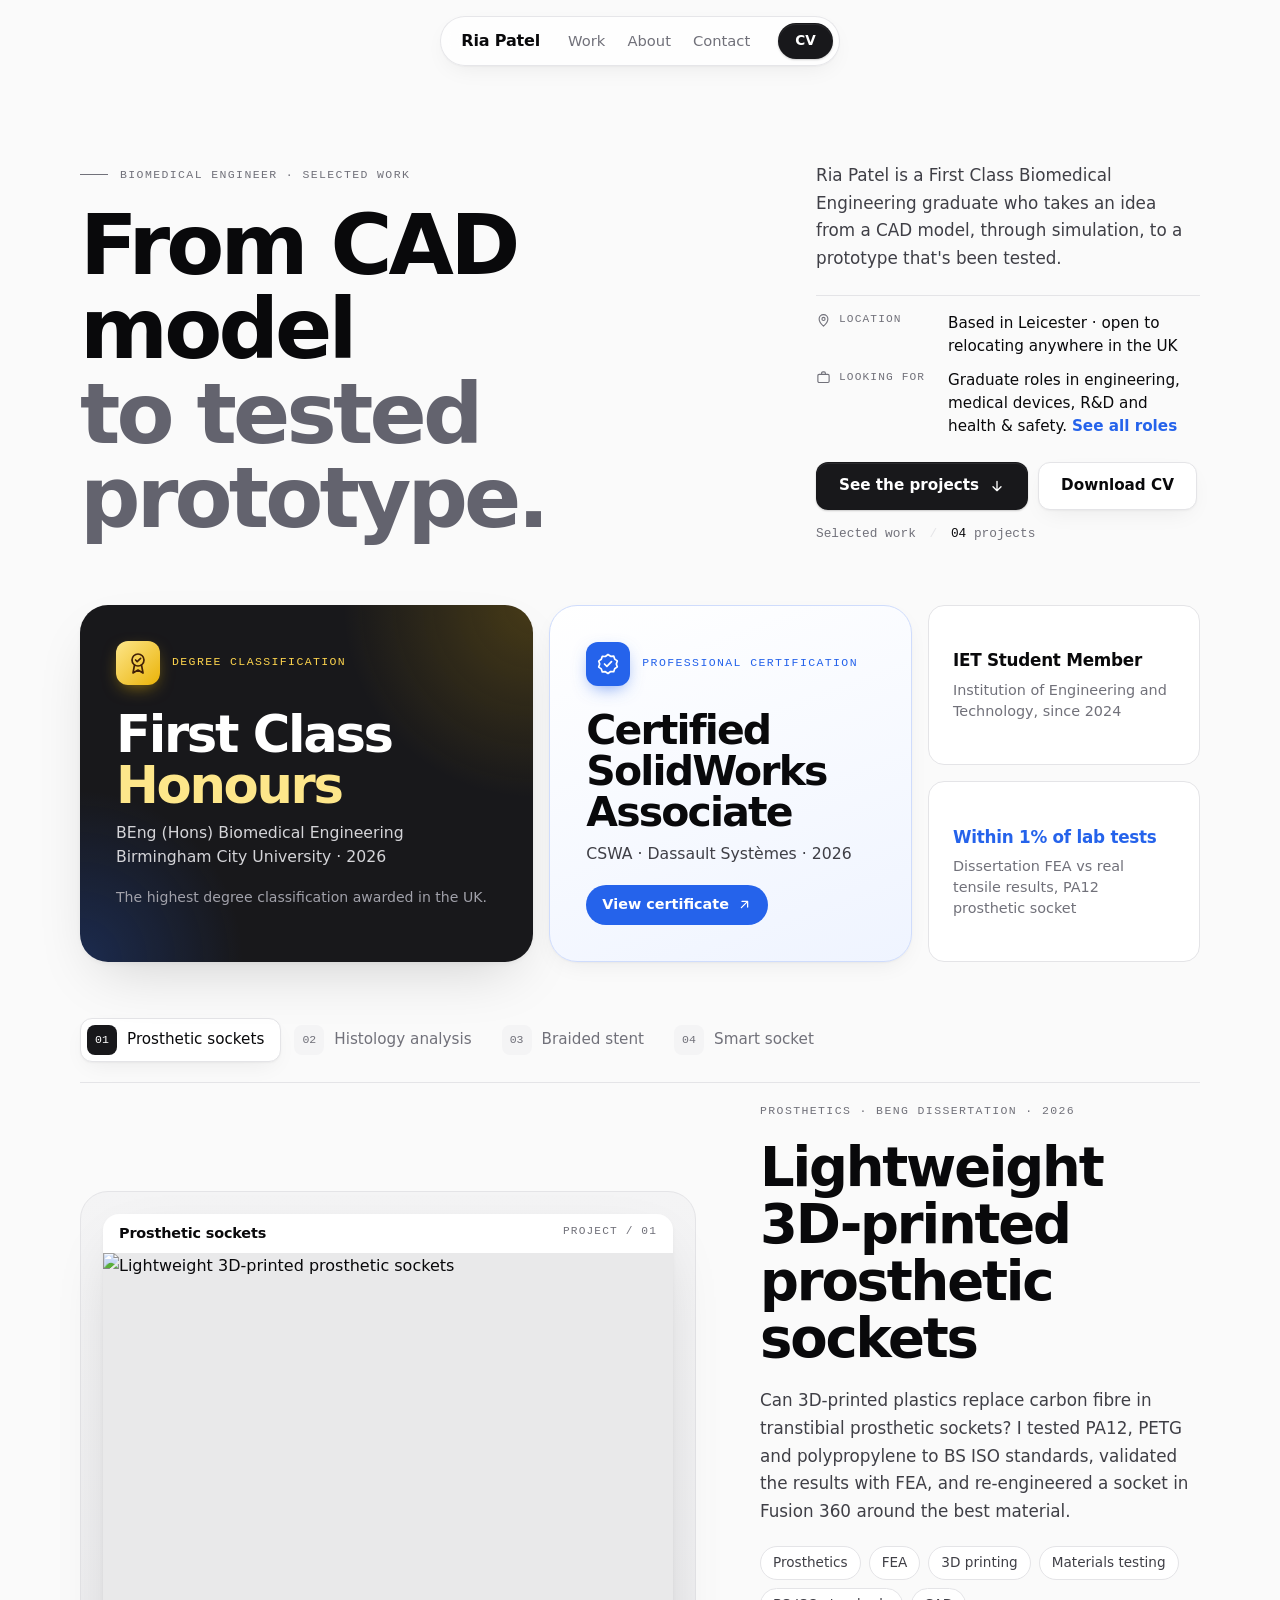
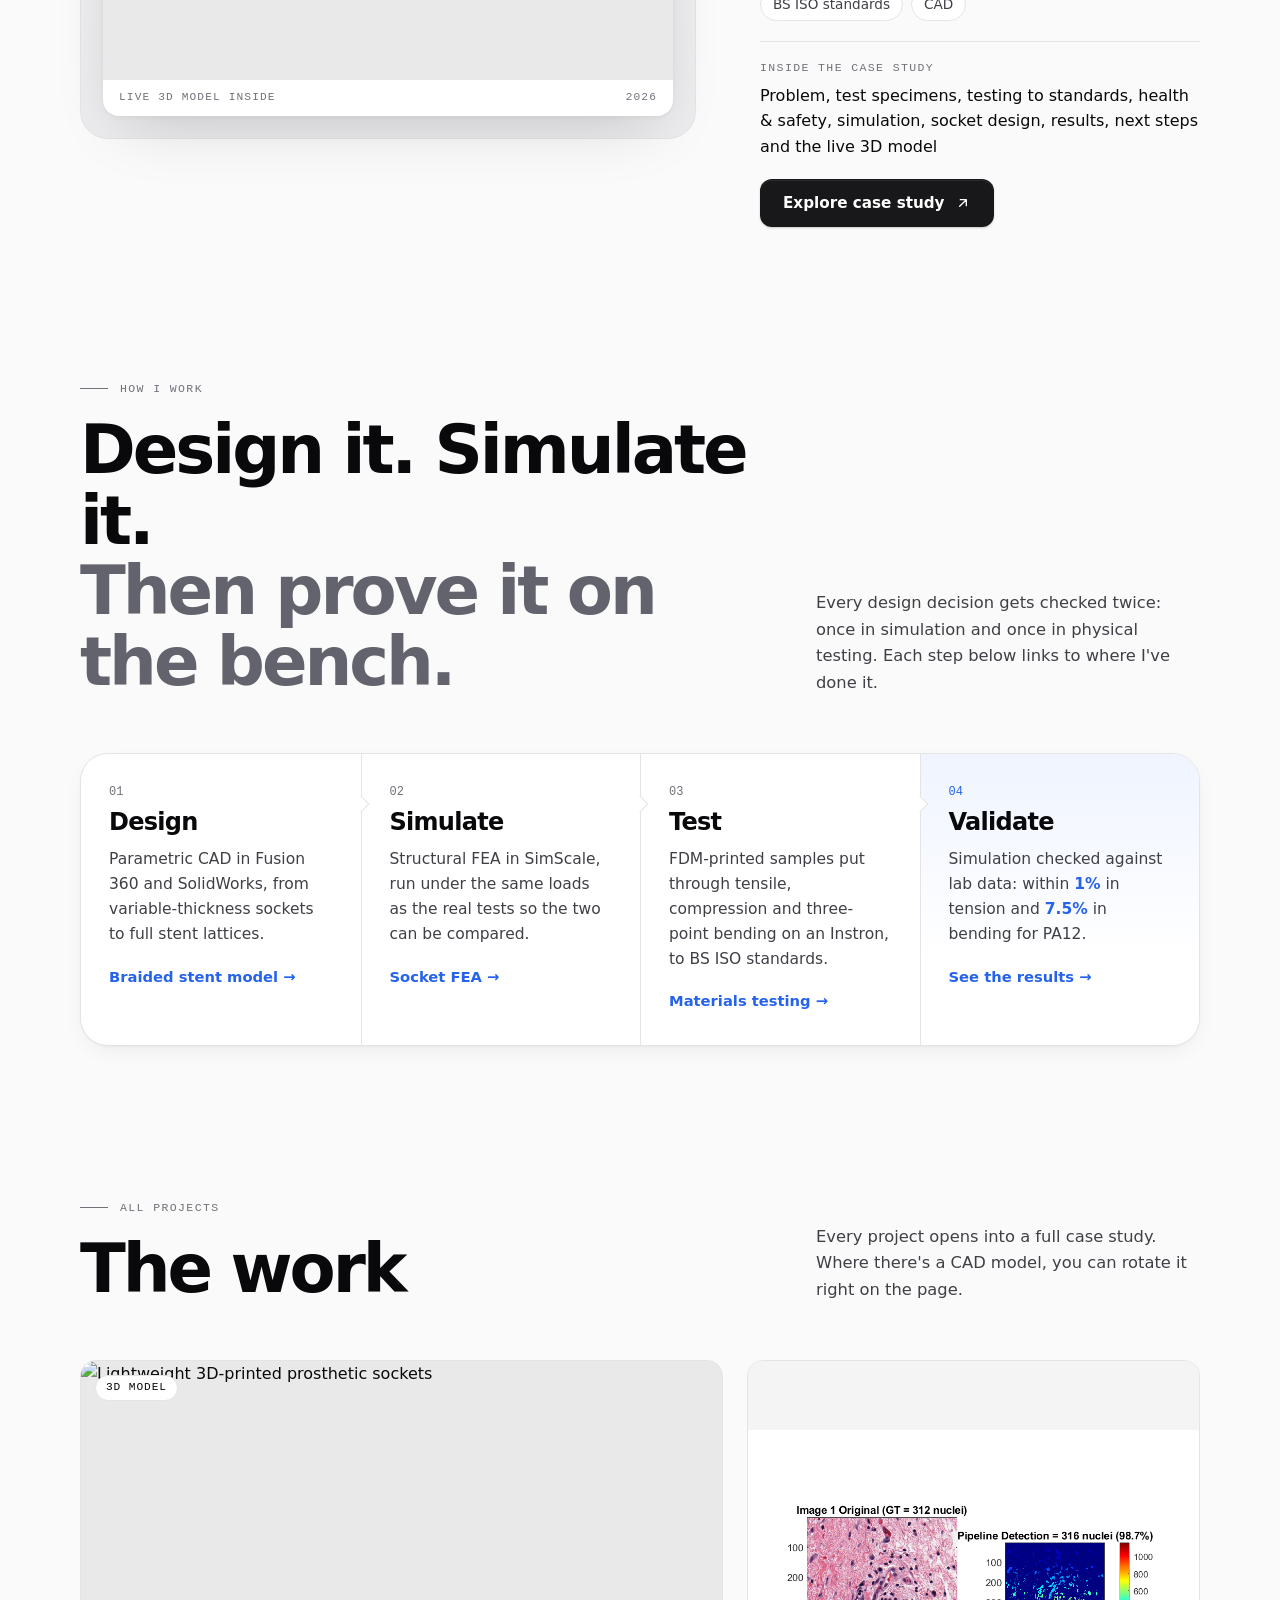
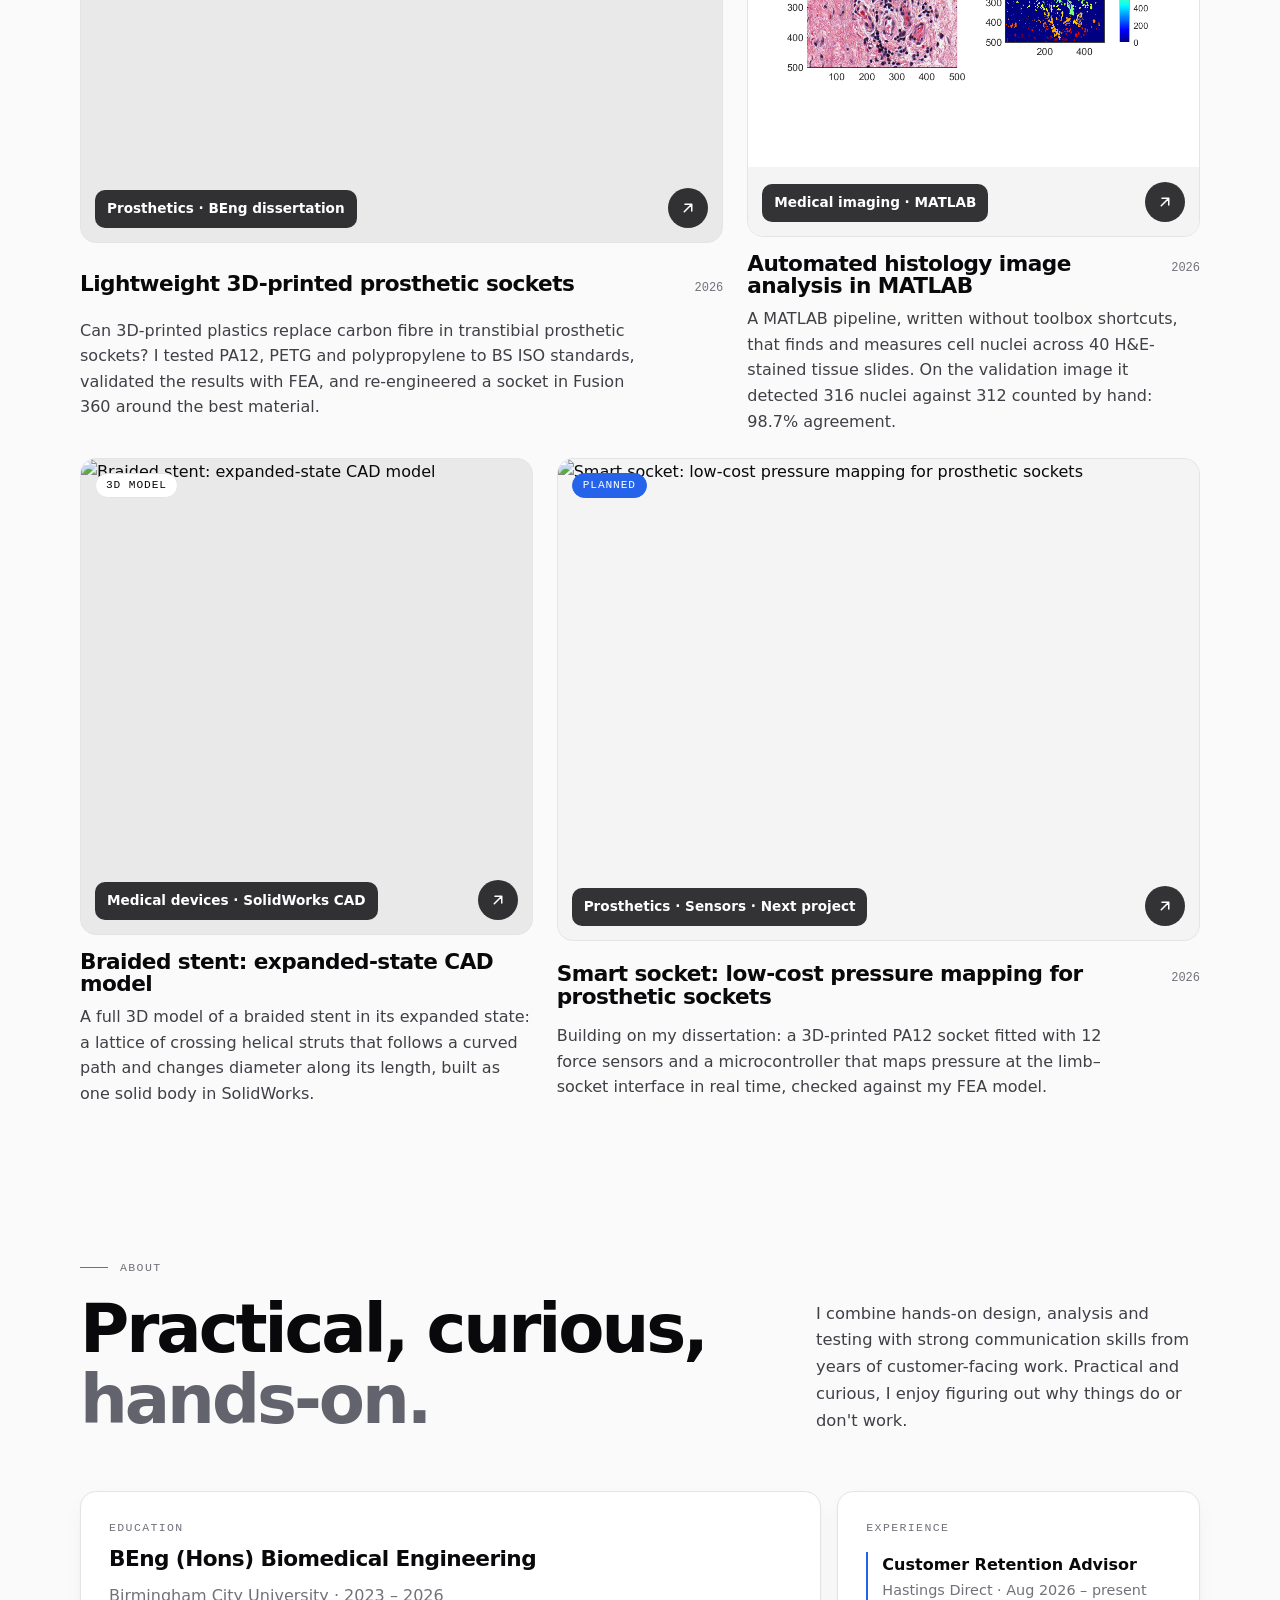
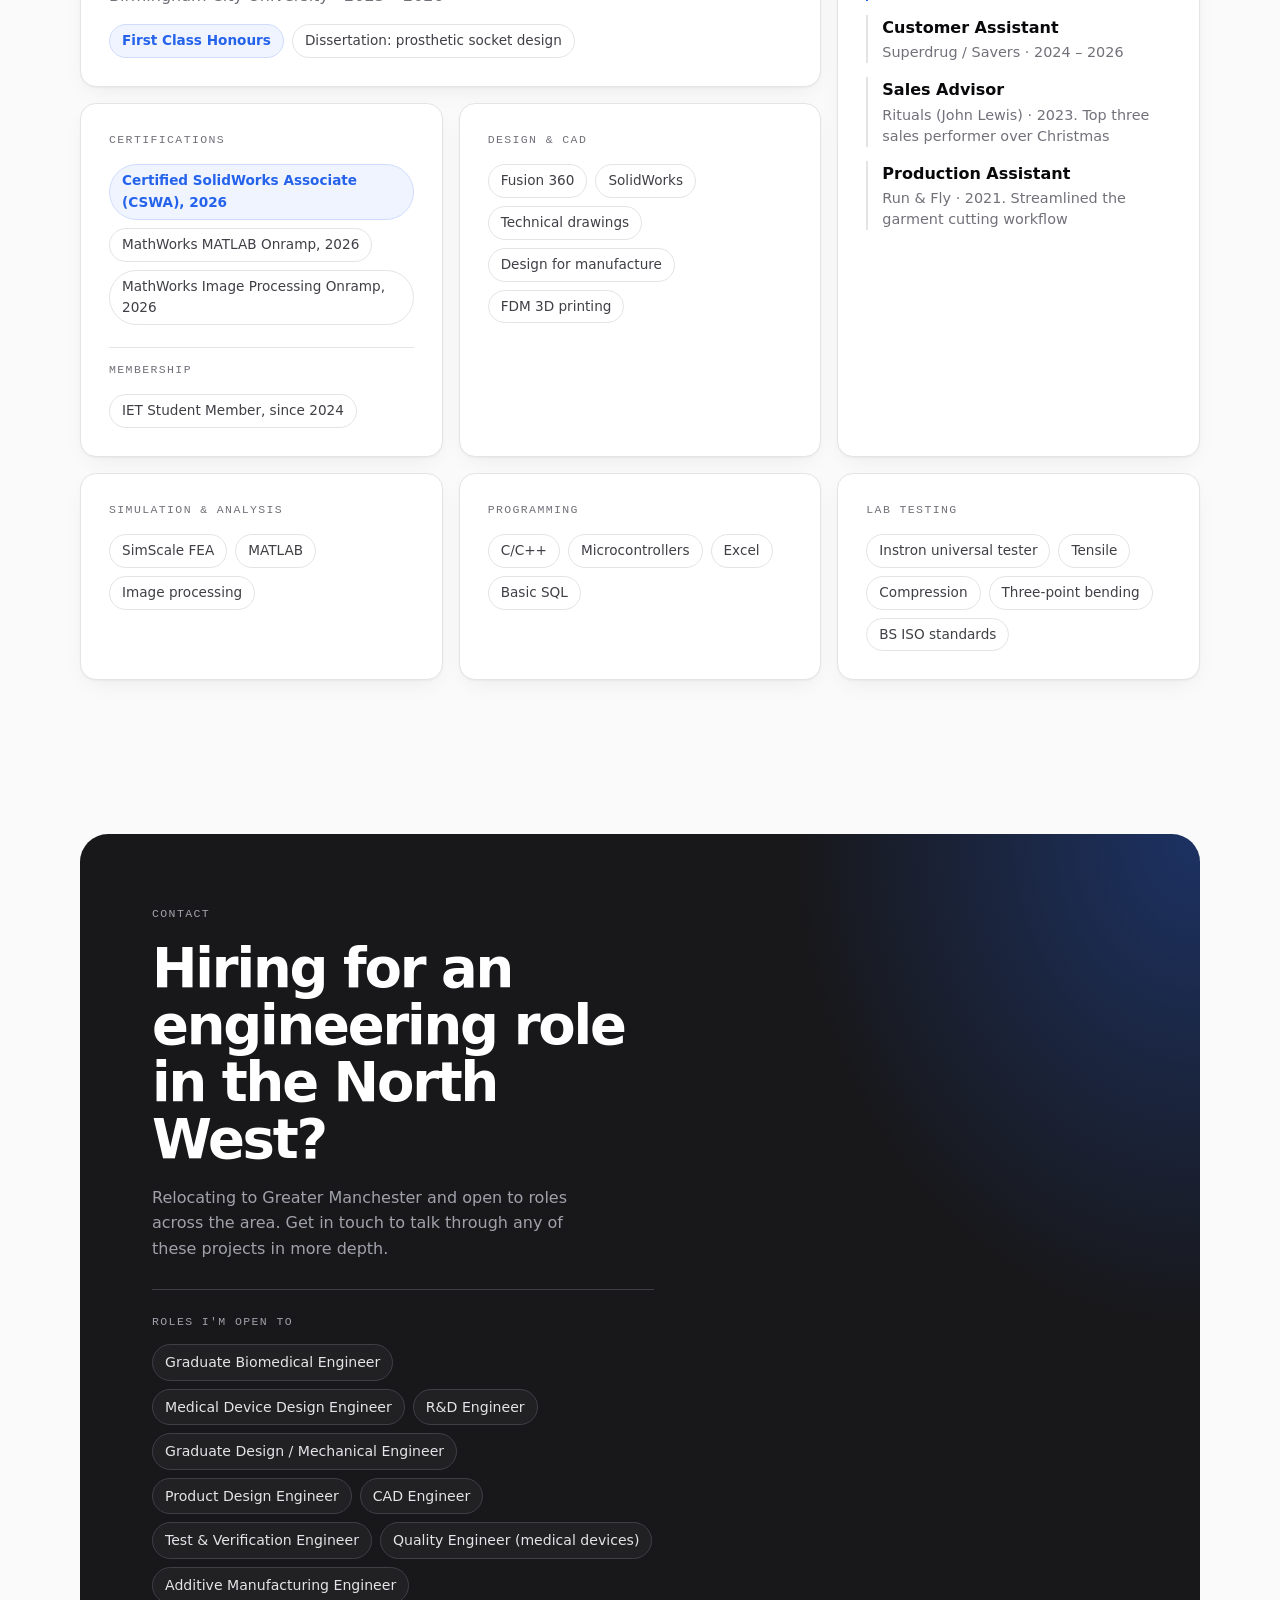
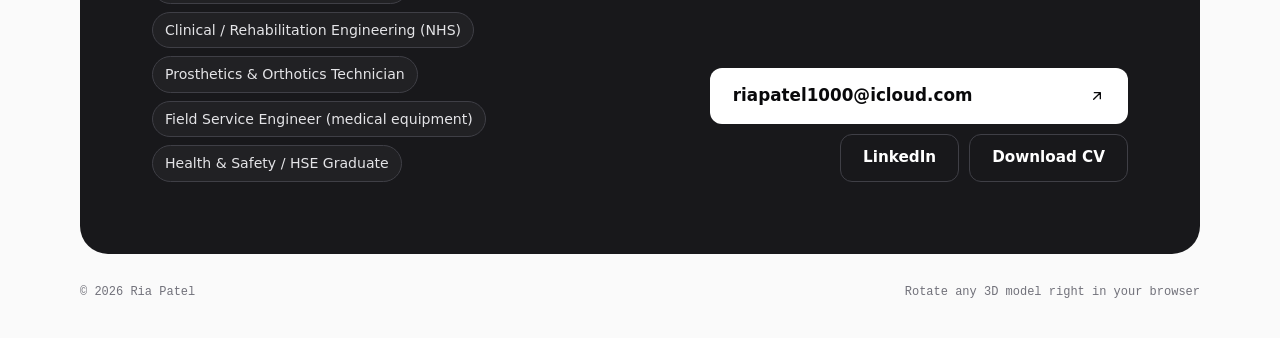
==== commit 84af1b77: "Reword location: open to relocating anywhere in the UK Co-Authored-By: Claude Opus 5.5 <noreply@anth" ====
--- a/index.html
+++ b/index.html
@@ -61,7 +61,7 @@
           <dl class="hero__meta">
             <div>
               <dt><svg width="20" height="20" viewBox="0 0 24 24" aria-hidden="true"><path d="M12 21s-7-6.2-7-11.5a7 7 0 0 1 14 0C19 14.8 12 21 12 21Z"/><circle cx="12" cy="9.5" r="2.5"/></svg>Location</dt>
-              <dd>Leicester, relocating to Greater Manchester</dd>
+              <dd>Based in Leicester · open to relocating anywhere in the UK</dd>
             </div>
             <div>
               <dt><svg width="20" height="20" viewBox="0 0 24 24" aria-hidden="true"><rect x="3" y="7" width="18" height="13" rx="2"/><path d="M9 7V5a2 2 0 0 1 2-2h2a2 2 0 0 1 2 2v2"/></svg>Looking for</dt>
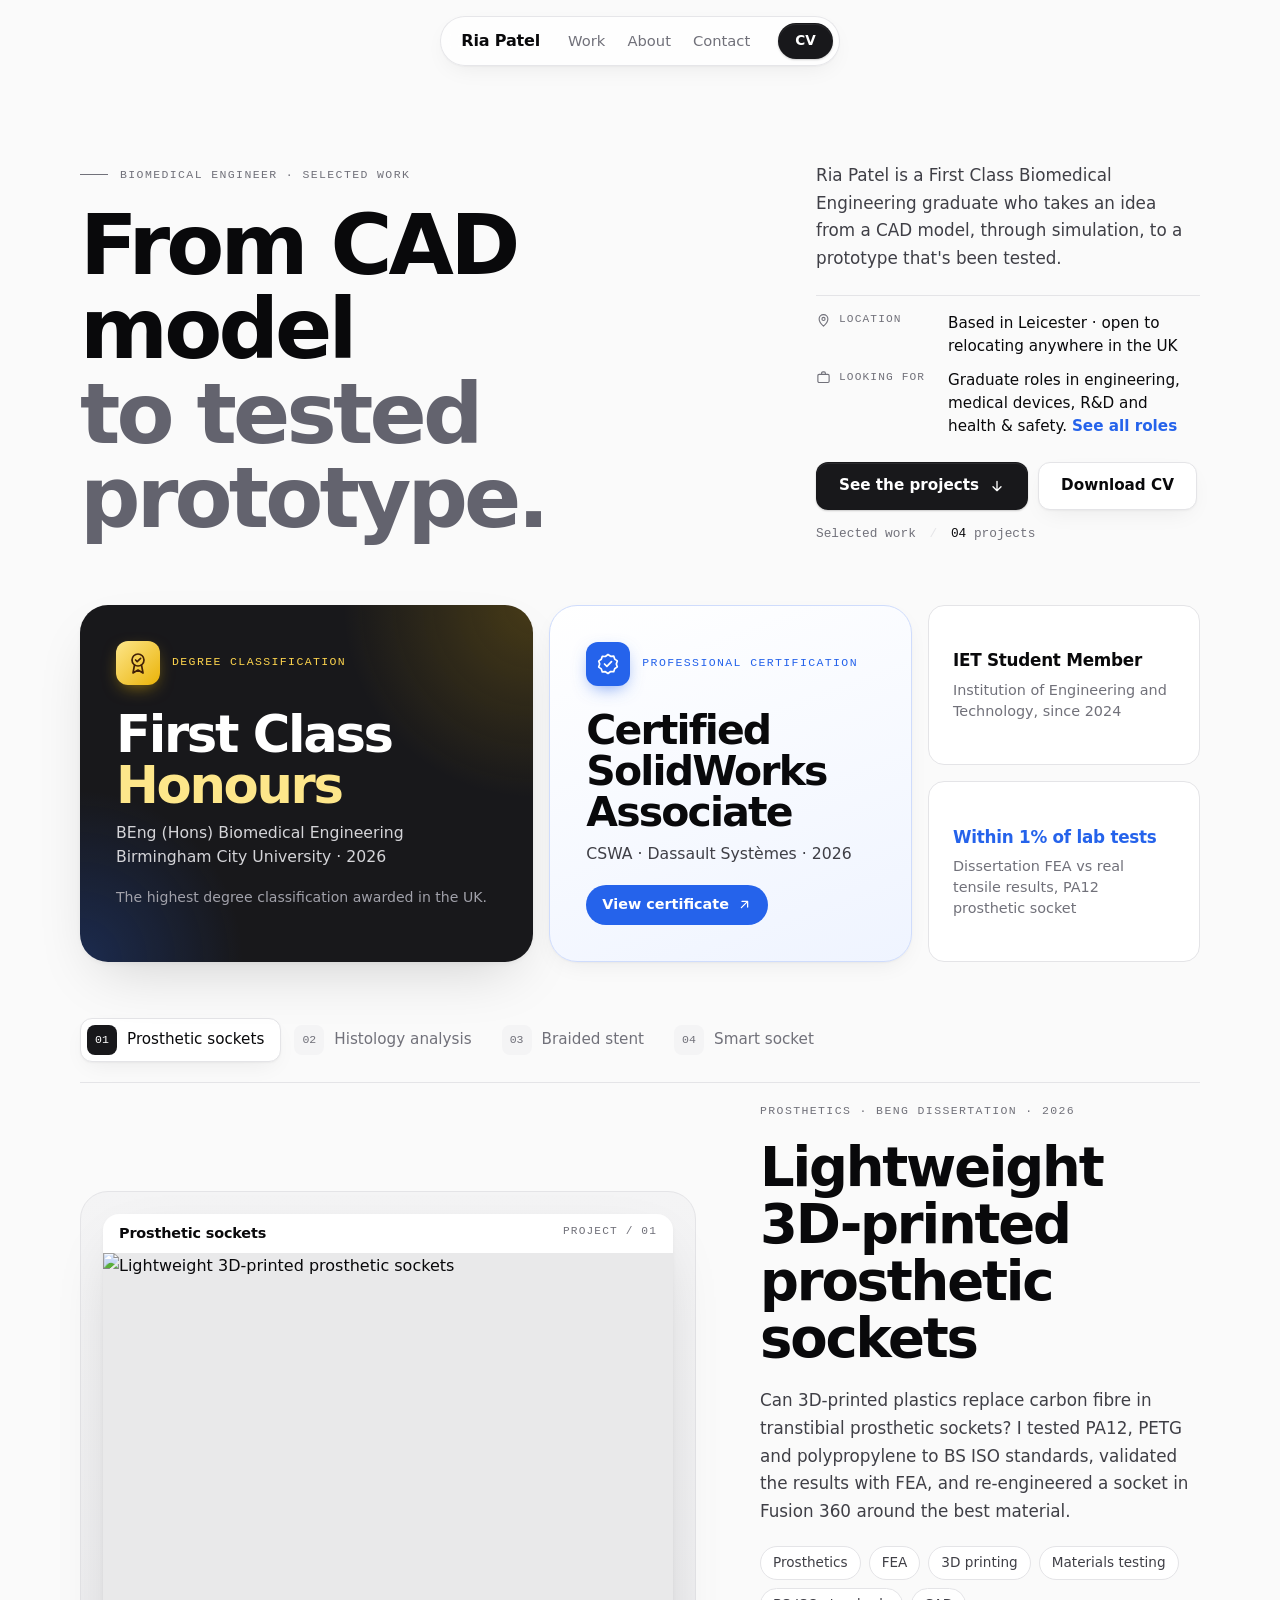
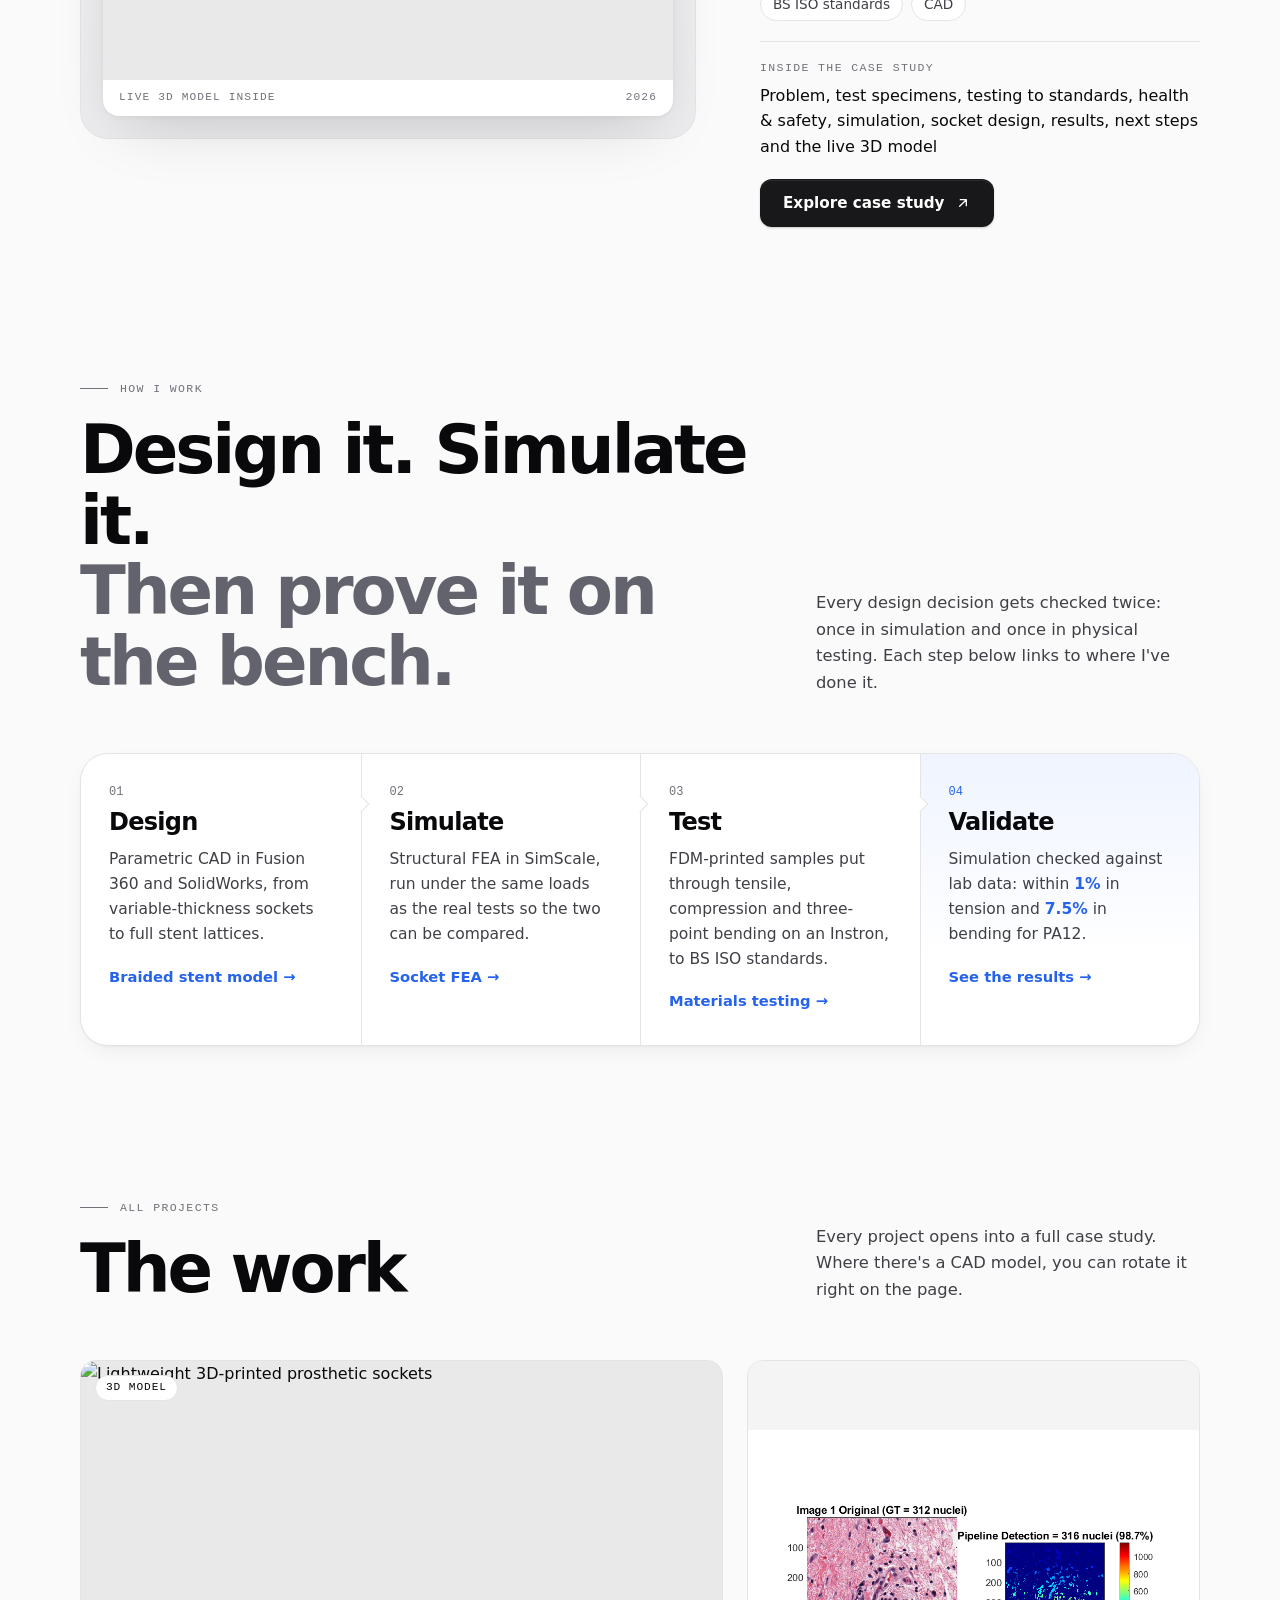
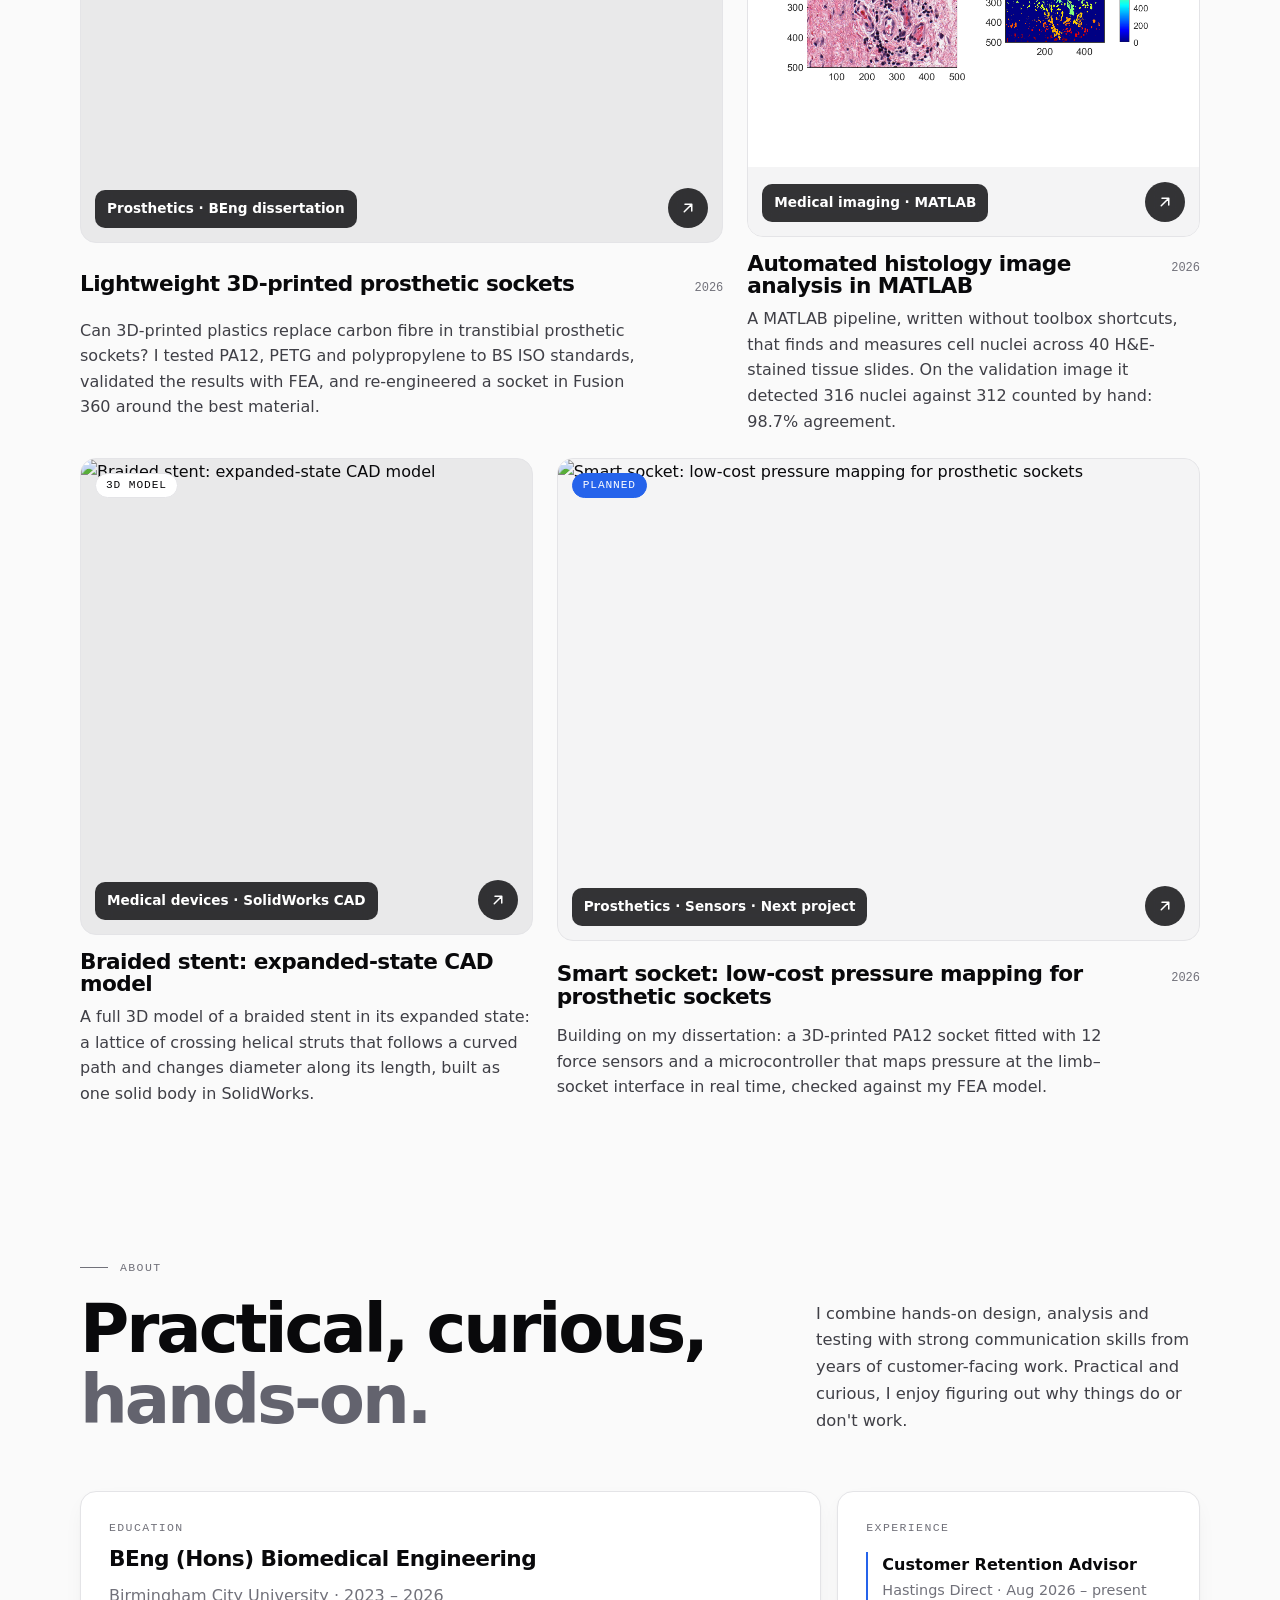
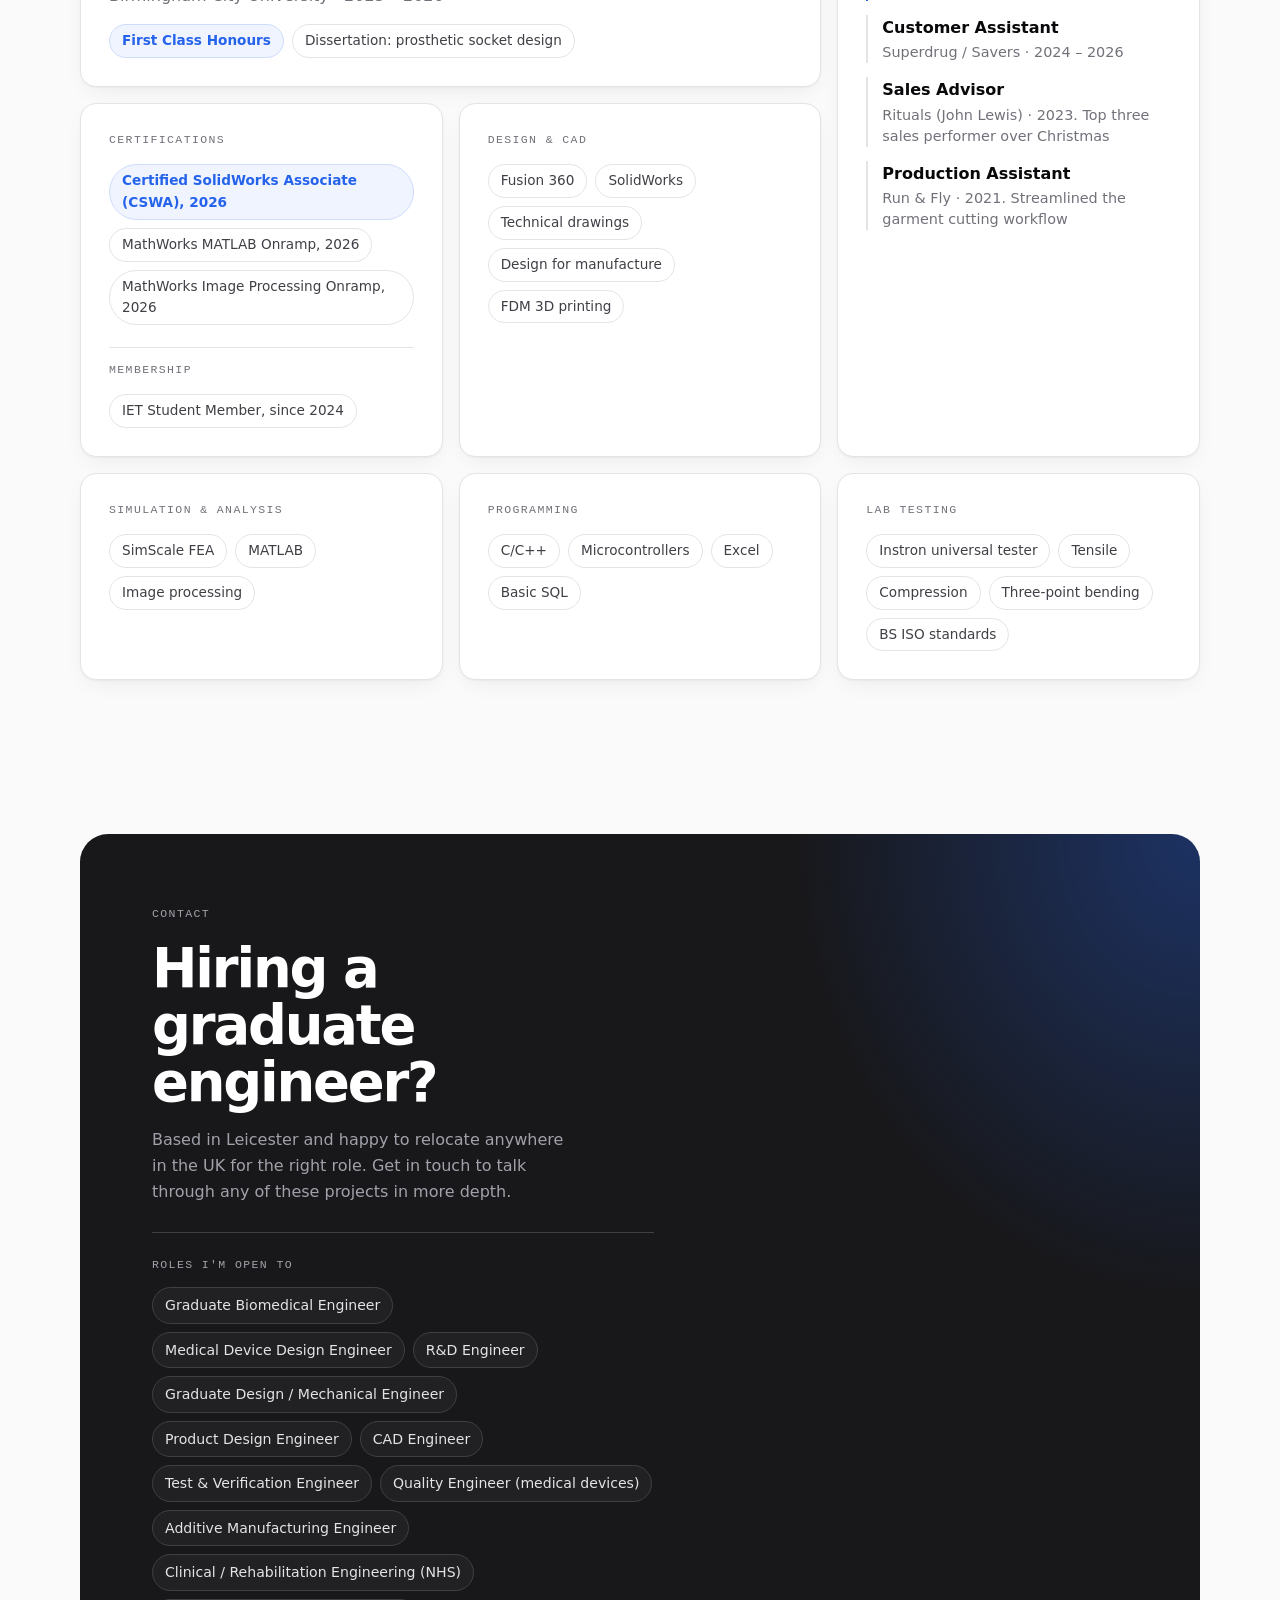
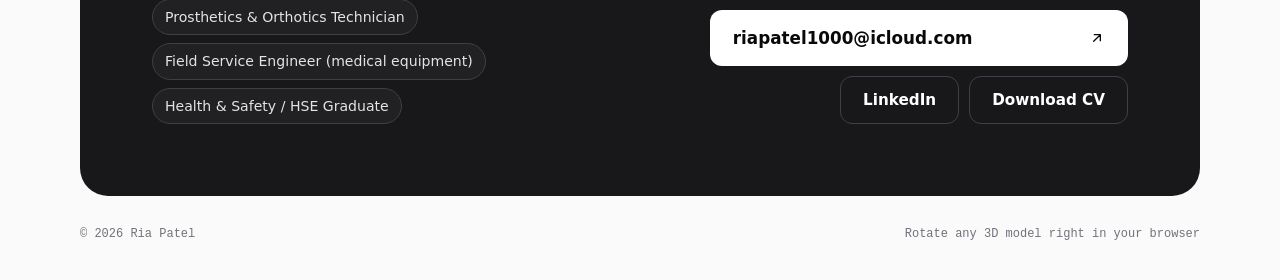
==== commit 0f2cc7dc: "Update contact section to match UK-wide relocation Co-Authored-By: Claude Opus 5.5 <noreply@anthropi" ====
--- a/index.html
+++ b/index.html
@@ -265,8 +265,8 @@
       <div class="cta-panel">
         <div>
           <p class="label label--light">Contact</p>
-          <h2 class="cta-panel__title">Hiring for an engineering role in the North West?</h2>
-          <p class="cta-panel__text">Relocating to Greater Manchester and open to roles across the area. Get in touch to talk through any of these projects in more depth.</p>
+          <h2 class="cta-panel__title">Hiring a graduate engineer?</h2>
+          <p class="cta-panel__text">Based in Leicester and happy to relocate anywhere in the UK for the right role. Get in touch to talk through any of these projects in more depth.</p>
           <div class="roles" id="roles">
             <p class="label label--light">Roles I'm open to</p>
             <ul>
